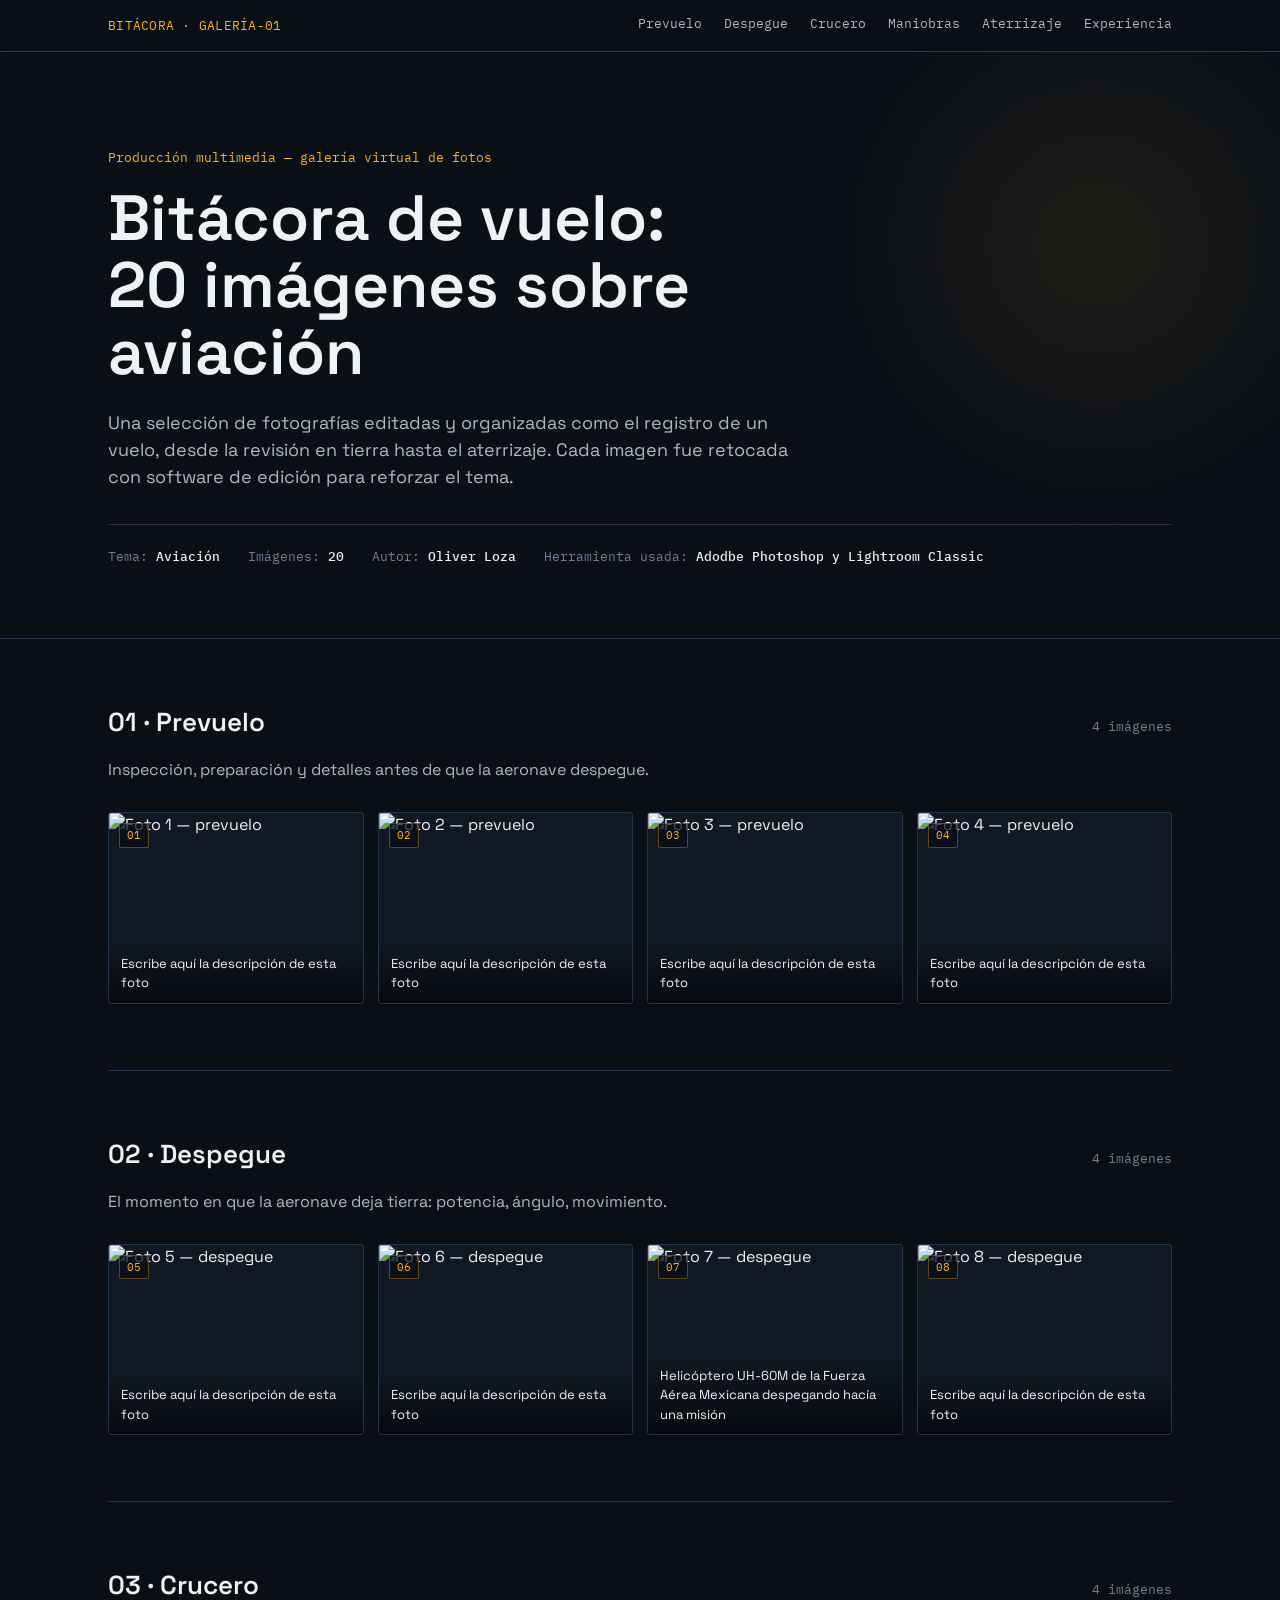
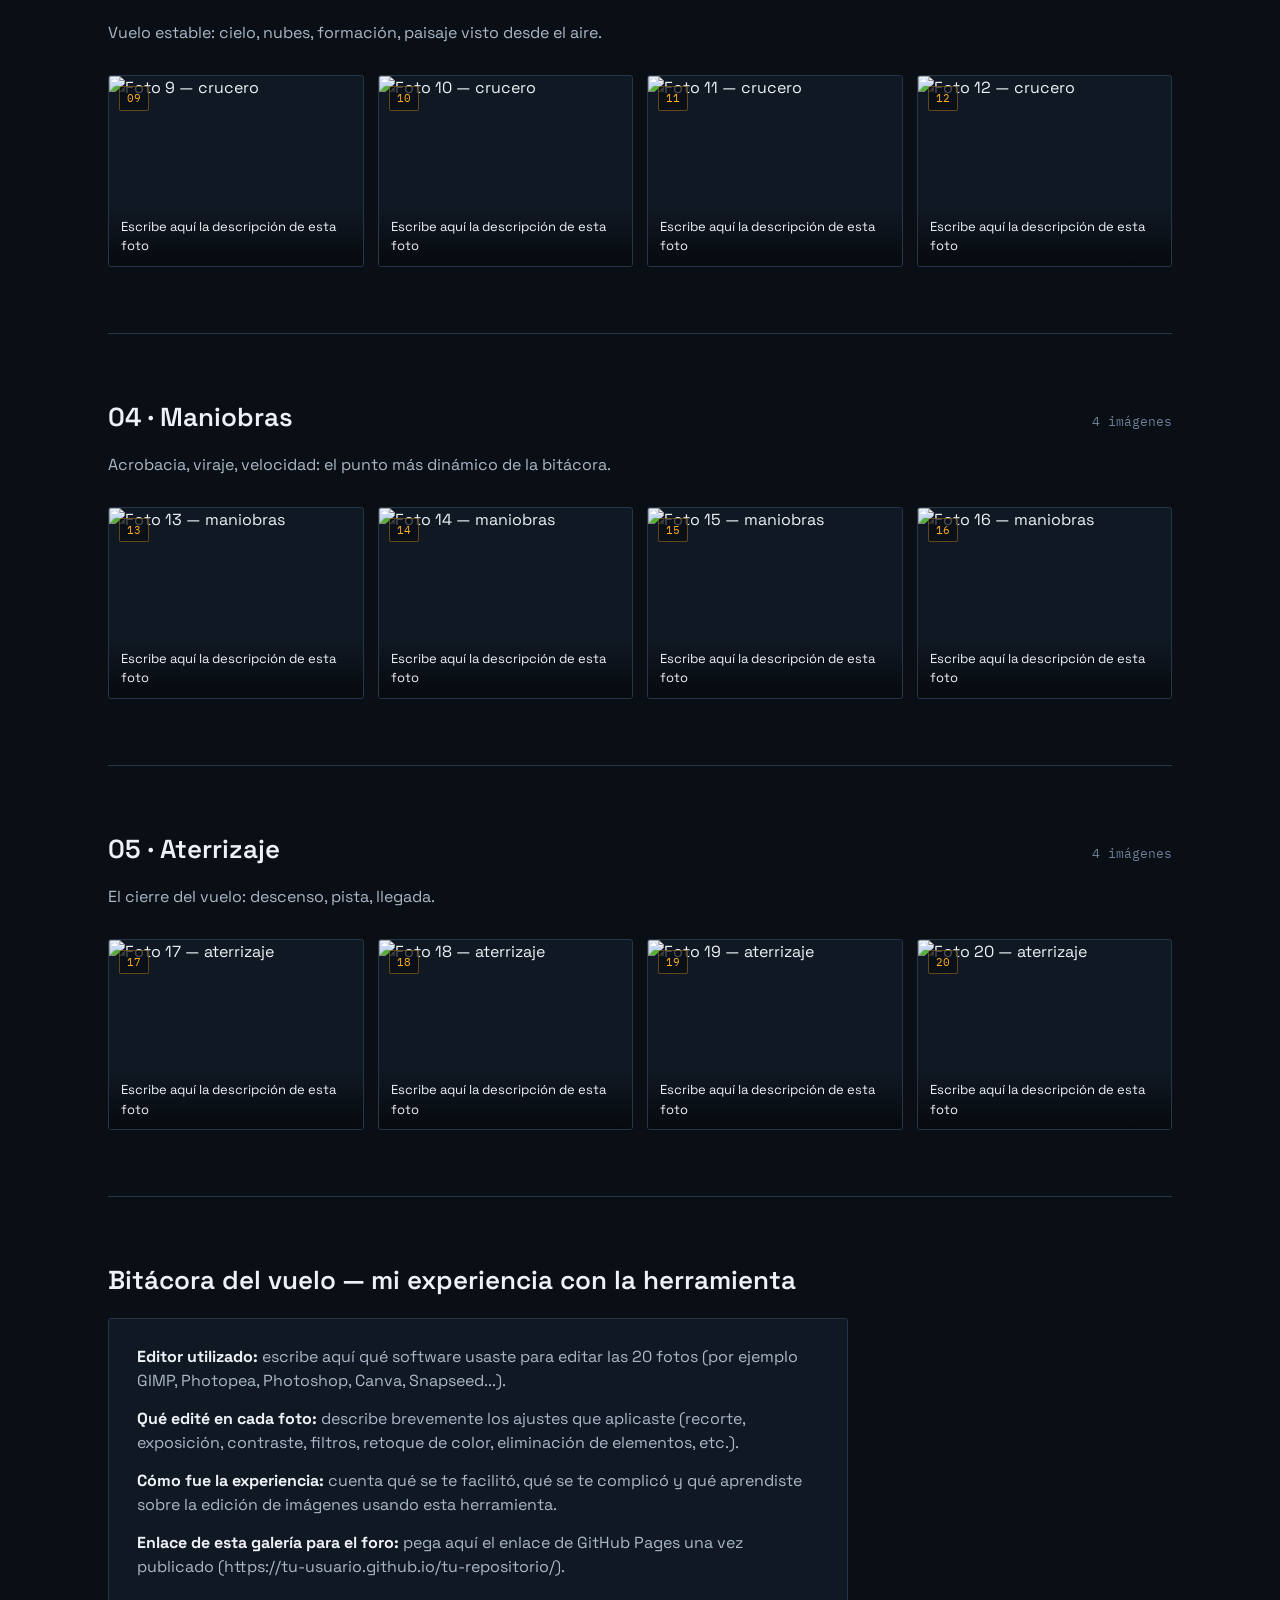
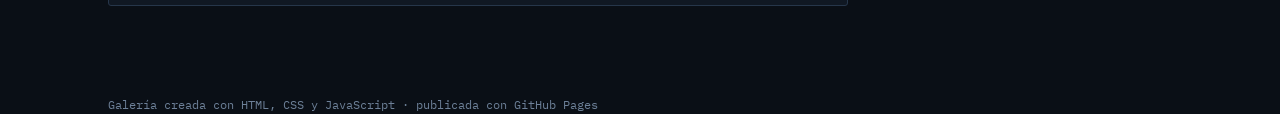
==== index.html @ 622e4e77 "[feat] Commit inicial para repositorio de imágenes" ====
<!DOCTYPE html>
<html lang="es">
<head>
<meta charset="UTF-8">
<meta name="viewport" content="width=device-width, initial-scale=1">
<title>UDG | Galería de fotos</title>
<meta name="description" content="Galería fotográfica sobre aviación: 20 imágenes editadas, organizadas como una bitácora de vuelo.">
<link rel="preconnect" href="https://fonts.googleapis.com">
<link rel="preconnect" href="https://fonts.gstatic.com" crossorigin>
<link href="https://fonts.googleapis.com/css2?family=Space+Grotesk:wght@500;600;700&family=IBM+Plex+Mono:wght@400;500&display=swap" rel="stylesheet">
<link rel="stylesheet" href="css/style.css">
</head>
<body>
<div class="statusbar">
  <div class="wrap">
    <span class="id">BITÁCORA · GALERÍA-01</span>
    <nav>
      <a href="#prevuelo">Prevuelo</a>
      <a href="#despegue">Despegue</a>
      <a href="#crucero">Crucero</a>
      <a href="#maniobras">Maniobras</a>
      <a href="#aterrizaje">Aterrizaje</a>
      <a href="#bitacora">Experiencia</a>
    </nav>
  </div>
</div>

<header class="hero">
  <div class="wrap">
    <p class="kicker">Producción multimedia — galería virtual de fotos</p>
    <h1>Bitácora de vuelo:<br>20 imágenes sobre aviación</h1>
    <p class="lede">
      Una selección de fotografías editadas y organizadas como el registro de un
      vuelo, desde la revisión en tierra hasta el aterrizaje. Cada imagen fue
      retocada con software de edición para reforzar el tema.
    </p>
    <div class="coords">
      <span>Tema: <strong>Aviación</strong></span>
      <span>Imágenes: <strong>20</strong></span>
      <span>Autor: <strong>Oliver Loza</strong></span>
      <span>Herramienta usada: <strong>Adodbe Photoshop y Lightroom Classic</strong></span>
    </div>
  </div>
</header>

<main class="wrap">

  <!-- ===================== TRAMO 1 — PREVUELO ===================== -->
  <section class="leg" id="prevuelo">
    <div class="leg-head">
      <h2 class="leg-name">01 · Prevuelo</h2>
      <span class="leg-meta">4 imágenes</span>
    </div>
    <p class="leg-desc">Inspección, preparación y detalles antes de que la aeronave despegue.</p>
    <div class="grid">

      <div class="frame" data-tag="01" data-alt="Foto 1 de prevuelo" data-caption="Escribe aquí la descripción de esta foto" data-src="images/01.jpg">
        <img src="images/01.jpg" alt="Foto 1 — prevuelo">
        <span class="tag">01</span>
        <span class="cap">Escribe aquí la descripción de esta foto</span>
        <div class="placeholder">
          <svg viewBox="0 0 24 24" fill="none" stroke="currentColor" stroke-width="1.5"><path d="M3 7h4l2-2h6l2 2h4v13H3z"/><circle cx="12" cy="13" r="4"/></svg>
          <span>images/01.jpg</span>
        </div>
      </div>

      <div class="frame" data-tag="02" data-alt="Foto 2 de prevuelo" data-caption="Escribe aquí la descripción de esta foto" data-src="images/02.jpg">
        <img src="images/02.jpg" alt="Foto 2 — prevuelo">
        <span class="tag">02</span>
        <span class="cap">Escribe aquí la descripción de esta foto</span>
        <div class="placeholder">
          <svg viewBox="0 0 24 24" fill="none" stroke="currentColor" stroke-width="1.5"><path d="M3 7h4l2-2h6l2 2h4v13H3z"/><circle cx="12" cy="13" r="4"/></svg>
          <span>images/02.jpg</span>
        </div>
      </div>

      <div class="frame" data-tag="03" data-alt="Foto 3 de prevuelo" data-caption="Escribe aquí la descripción de esta foto" data-src="images/03.png">
        <img src="images/03.png" alt="Foto 3 — prevuelo">
        <span class="tag">03</span>
        <span class="cap">Escribe aquí la descripción de esta foto</span>
        <div class="placeholder">
          <svg viewBox="0 0 24 24" fill="none" stroke="currentColor" stroke-width="1.5"><path d="M3 7h4l2-2h6l2 2h4v13H3z"/><circle cx="12" cy="13" r="4"/></svg>
          <span>images/03.jpg</span>
        </div>
      </div>

      <div class="frame" data-tag="04" data-alt="Foto 4 de prevuelo" data-caption="Escribe aquí la descripción de esta foto" data-src="images/04.jpg">
        <img src="images/04.jpg" alt="Foto 4 — prevuelo">
        <span class="tag">04</span>
        <span class="cap">Escribe aquí la descripción de esta foto</span>
        <div class="placeholder">
          <svg viewBox="0 0 24 24" fill="none" stroke="currentColor" stroke-width="1.5"><path d="M3 7h4l2-2h6l2 2h4v13H3z"/><circle cx="12" cy="13" r="4"/></svg>
          <span>images/04.jpg</span>
        </div>
      </div>

    </div>
  </section>

  <!-- ===================== TRAMO 2 — DESPEGUE ===================== -->
  <section class="leg" id="despegue">
    <div class="leg-head">
      <h2 class="leg-name">02 · Despegue</h2>
      <span class="leg-meta">4 imágenes</span>
    </div>
    <p class="leg-desc">El momento en que la aeronave deja tierra: potencia, ángulo, movimiento.</p>
    <div class="grid">

      <div class="frame" data-tag="05" data-alt="Foto 5 de despegue" data-caption="Escribe aquí la descripción de esta foto" data-src="images/05.jpg">
        <img src="images/05.jpg" alt="Foto 5 — despegue">
        <span class="tag">05</span>
        <span class="cap">Escribe aquí la descripción de esta foto</span>
        <div class="placeholder">
          <svg viewBox="0 0 24 24" fill="none" stroke="currentColor" stroke-width="1.5"><path d="M3 7h4l2-2h6l2 2h4v13H3z"/><circle cx="12" cy="13" r="4"/></svg>
          <span>images/05.jpg</span>
        </div>
      </div>

      <div class="frame" data-tag="06" data-alt="Foto 6 de despegue" data-caption="Escribe aquí la descripción de esta foto" data-src="images/06.jpg">
        <img src="images/06.jpg" alt="Foto 6 — despegue">
        <span class="tag">06</span>
        <span class="cap">Escribe aquí la descripción de esta foto</span>
        <div class="placeholder">
          <svg viewBox="0 0 24 24" fill="none" stroke="currentColor" stroke-width="1.5"><path d="M3 7h4l2-2h6l2 2h4v13H3z"/><circle cx="12" cy="13" r="4"/></svg>
          <span>images/06.jpg</span>
        </div>
      </div>

      <div class="frame" data-tag="07" data-alt="Foto 7 de despegue" data-caption="Helicóptero UH-60M de la Fuerza Aérea Mexicana despegando hacía una misión" data-src="images/07.png">
        <img src="images/07.png" alt="Foto 7 — despegue">
        <span class="tag">07</span>
        <span class="cap">Helicóptero UH-60M de la Fuerza Aérea Mexicana despegando hacía una misión</span>
        <div class="placeholder">
          <svg viewBox="0 0 24 24" fill="none" stroke="currentColor" stroke-width="1.5"><path d="M3 7h4l2-2h6l2 2h4v13H3z"/><circle cx="12" cy="13" r="4"/></svg>
          <span>images/07.jpg</span>
        </div>
      </div>

      <div class="frame" data-tag="08" data-alt="Foto 8 de despegue" data-caption="Escribe aquí la descripción de esta foto" data-src="images/08.jpg">
        <img src="images/08.jpg" alt="Foto 8 — despegue">
        <span class="tag">08</span>
        <span class="cap">Escribe aquí la descripción de esta foto</span>
        <div class="placeholder">
          <svg viewBox="0 0 24 24" fill="none" stroke="currentColor" stroke-width="1.5"><path d="M3 7h4l2-2h6l2 2h4v13H3z"/><circle cx="12" cy="13" r="4"/></svg>
          <span>images/08.jpg</span>
        </div>
      </div>

    </div>
  </section>

  <!-- ===================== TRAMO 3 — CRUCERO ===================== -->
  <section class="leg" id="crucero">
    <div class="leg-head">
      <h2 class="leg-name">03 · Crucero</h2>
      <span class="leg-meta">4 imágenes</span>
    </div>
    <p class="leg-desc">Vuelo estable: cielo, nubes, formación, paisaje visto desde el aire.</p>
    <div class="grid">

      <div class="frame" data-tag="09" data-alt="Foto 9 de crucero" data-caption="Escribe aquí la descripción de esta foto" data-src="images/09.jpg">
        <img src="images/09.jpg" alt="Foto 9 — crucero">
        <span class="tag">09</span>
        <span class="cap">Escribe aquí la descripción de esta foto</span>
        <div class="placeholder">
          <svg viewBox="0 0 24 24" fill="none" stroke="currentColor" stroke-width="1.5"><path d="M3 7h4l2-2h6l2 2h4v13H3z"/><circle cx="12" cy="13" r="4"/></svg>
          <span>images/09.jpg</span>
        </div>
      </div>

      <div class="frame" data-tag="10" data-alt="Foto 10 de crucero" data-caption="Escribe aquí la descripción de esta foto" data-src="images/10.jpg">
        <img src="images/10.jpg" alt="Foto 10 — crucero">
        <span class="tag">10</span>
        <span class="cap">Escribe aquí la descripción de esta foto</span>
        <div class="placeholder">
          <svg viewBox="0 0 24 24" fill="none" stroke="currentColor" stroke-width="1.5"><path d="M3 7h4l2-2h6l2 2h4v13H3z"/><circle cx="12" cy="13" r="4"/></svg>
          <span>images/10.jpg</span>
        </div>
      </div>

      <div class="frame" data-tag="11" data-alt="Foto 11 de crucero" data-caption="Escribe aquí la descripción de esta foto" data-src="images/11.jpg">
        <img src="images/11.jpg" alt="Foto 11 — crucero">
        <span class="tag">11</span>
        <span class="cap">Escribe aquí la descripción de esta foto</span>
        <div class="placeholder">
          <svg viewBox="0 0 24 24" fill="none" stroke="currentColor" stroke-width="1.5"><path d="M3 7h4l2-2h6l2 2h4v13H3z"/><circle cx="12" cy="13" r="4"/></svg>
          <span>images/11.jpg</span>
        </div>
      </div>

      <div class="frame" data-tag="12" data-alt="Foto 12 de crucero" data-caption="Escribe aquí la descripción de esta foto" data-src="images/12.jpg">
        <img src="images/12.jpg" alt="Foto 12 — crucero">
        <span class="tag">12</span>
        <span class="cap">Escribe aquí la descripción de esta foto</span>
        <div class="placeholder">
          <svg viewBox="0 0 24 24" fill="none" stroke="currentColor" stroke-width="1.5"><path d="M3 7h4l2-2h6l2 2h4v13H3z"/><circle cx="12" cy="13" r="4"/></svg>
          <span>images/12.jpg</span>
        </div>
      </div>

    </div>
  </section>

  <!-- ===================== TRAMO 4 — MANIOBRAS ===================== -->
  <section class="leg" id="maniobras">
    <div class="leg-head">
      <h2 class="leg-name">04 · Maniobras</h2>
      <span class="leg-meta">4 imágenes</span>
    </div>
    <p class="leg-desc">Acrobacia, viraje, velocidad: el punto más dinámico de la bitácora.</p>
    <div class="grid">

      <div class="frame" data-tag="13" data-alt="Foto 13 de maniobras" data-caption="Escribe aquí la descripción de esta foto" data-src="images/13.jpg">
        <img src="images/13.jpg" alt="Foto 13 — maniobras">
        <span class="tag">13</span>
        <span class="cap">Escribe aquí la descripción de esta foto</span>
        <div class="placeholder">
          <svg viewBox="0 0 24 24" fill="none" stroke="currentColor" stroke-width="1.5"><path d="M3 7h4l2-2h6l2 2h4v13H3z"/><circle cx="12" cy="13" r="4"/></svg>
          <span>images/13.jpg</span>
        </div>
      </div>

      <div class="frame" data-tag="14" data-alt="Foto 14 de maniobras" data-caption="Escribe aquí la descripción de esta foto" data-src="images/14.jpg">
        <img src="images/14.jpg" alt="Foto 14 — maniobras">
        <span class="tag">14</span>
        <span class="cap">Escribe aquí la descripción de esta foto</span>
        <div class="placeholder">
          <svg viewBox="0 0 24 24" fill="none" stroke="currentColor" stroke-width="1.5"><path d="M3 7h4l2-2h6l2 2h4v13H3z"/><circle cx="12" cy="13" r="4"/></svg>
          <span>images/14.jpg</span>
        </div>
      </div>

      <div class="frame" data-tag="15" data-alt="Foto 15 de maniobras" data-caption="Escribe aquí la descripción de esta foto" data-src="images/15.jpg">
        <img src="images/15.jpg" alt="Foto 15 — maniobras">
        <span class="tag">15</span>
        <span class="cap">Escribe aquí la descripción de esta foto</span>
        <div class="placeholder">
          <svg viewBox="0 0 24 24" fill="none" stroke="currentColor" stroke-width="1.5"><path d="M3 7h4l2-2h6l2 2h4v13H3z"/><circle cx="12" cy="13" r="4"/></svg>
          <span>images/15.jpg</span>
        </div>
      </div>

      <div class="frame" data-tag="16" data-alt="Foto 16 de maniobras" data-caption="Escribe aquí la descripción de esta foto" data-src="images/16.jpg">
        <img src="images/16.jpg" alt="Foto 16 — maniobras">
        <span class="tag">16</span>
        <span class="cap">Escribe aquí la descripción de esta foto</span>
        <div class="placeholder">
          <svg viewBox="0 0 24 24" fill="none" stroke="currentColor" stroke-width="1.5"><path d="M3 7h4l2-2h6l2 2h4v13H3z"/><circle cx="12" cy="13" r="4"/></svg>
          <span>images/16.jpg</span>
        </div>
      </div>

    </div>
  </section>

  <!-- ===================== TRAMO 5 — ATERRIZAJE ===================== -->
  <section class="leg" id="aterrizaje">
    <div class="leg-head">
      <h2 class="leg-name">05 · Aterrizaje</h2>
      <span class="leg-meta">4 imágenes</span>
    </div>
    <p class="leg-desc">El cierre del vuelo: descenso, pista, llegada.</p>
    <div class="grid">

      <div class="frame" data-tag="17" data-alt="Foto 17 de aterrizaje" data-caption="Escribe aquí la descripción de esta foto" data-src="images/17.jpg">
        <img src="images/17.jpg" alt="Foto 17 — aterrizaje">
        <span class="tag">17</span>
        <span class="cap">Escribe aquí la descripción de esta foto</span>
        <div class="placeholder">
          <svg viewBox="0 0 24 24" fill="none" stroke="currentColor" stroke-width="1.5"><path d="M3 7h4l2-2h6l2 2h4v13H3z"/><circle cx="12" cy="13" r="4"/></svg>
          <span>images/17.jpg</span>
        </div>
      </div>

      <div class="frame" data-tag="18" data-alt="Foto 18 de aterrizaje" data-caption="Escribe aquí la descripción de esta foto" data-src="images/18.jpg">
        <img src="images/18.jpg" alt="Foto 18 — aterrizaje">
        <span class="tag">18</span>
        <span class="cap">Escribe aquí la descripción de esta foto</span>
        <div class="placeholder">
          <svg viewBox="0 0 24 24" fill="none" stroke="currentColor" stroke-width="1.5"><path d="M3 7h4l2-2h6l2 2h4v13H3z"/><circle cx="12" cy="13" r="4"/></svg>
          <span>images/18.jpg</span>
        </div>
      </div>

      <div class="frame" data-tag="19" data-alt="Foto 19 de aterrizaje" data-caption="Escribe aquí la descripción de esta foto" data-src="images/19.jpg">
        <img src="images/19.jpg" alt="Foto 19 — aterrizaje">
        <span class="tag">19</span>
        <span class="cap">Escribe aquí la descripción de esta foto</span>
        <div class="placeholder">
          <svg viewBox="0 0 24 24" fill="none" stroke="currentColor" stroke-width="1.5"><path d="M3 7h4l2-2h6l2 2h4v13H3z"/><circle cx="12" cy="13" r="4"/></svg>
          <span>images/19.jpg</span>
        </div>
      </div>

      <div class="frame" data-tag="20" data-alt="Foto 20 de aterrizaje" data-caption="Escribe aquí la descripción de esta foto" data-src="images/20.jpg">
        <img src="images/20.jpg" alt="Foto 20 — aterrizaje">
        <span class="tag">20</span>
        <span class="cap">Escribe aquí la descripción de esta foto</span>
        <div class="placeholder">
          <svg viewBox="0 0 24 24" fill="none" stroke="currentColor" stroke-width="1.5"><path d="M3 7h4l2-2h6l2 2h4v13H3z"/><circle cx="12" cy="13" r="4"/></svg>
          <span>images/20.jpg</span>
        </div>
      </div>

    </div>
  </section>

  <!-- ===================== BITÁCORA / EXPERIENCIA (para el foro) ===================== -->
  <section class="log" id="bitacora">
    <h2>Bitácora del vuelo — mi experiencia con la herramienta</h2>
    <div class="card">
      <p><strong>Editor utilizado:</strong> escribe aquí qué software usaste para editar las 20 fotos (por ejemplo GIMP, Photopea, Photoshop, Canva, Snapseed...).</p>
      <p><strong>Qué edité en cada foto:</strong> describe brevemente los ajustes que aplicaste (recorte, exposición, contraste, filtros, retoque de color, eliminación de elementos, etc.).</p>
      <p><strong>Cómo fue la experiencia:</strong> cuenta qué se te facilitó, qué se te complicó y qué aprendiste sobre la edición de imágenes usando esta herramienta.</p>
      <p><strong>Enlace de esta galería para el foro:</strong> pega aquí el enlace de GitHub Pages una vez publicado (https://tu-usuario.github.io/tu-repositorio/).</p>
    </div>
  </section>

</main>

<footer class="wrap">
  Galería creada con HTML, CSS y JavaScript · publicada con GitHub Pages
</footer>

<!-- ===================== VISOR (lightbox) ===================== -->
<div class="viewer" id="viewer">
  <button class="close" id="viewer-close" aria-label="Cerrar">Cerrar ✕</button>
  <button class="nav prev" id="viewer-prev" aria-label="Foto anterior">‹</button>
  <button class="nav next" id="viewer-next" aria-label="Foto siguiente">›</button>
  <figure>
    <img id="viewer-img" src="" alt="">
    <figcaption>
      <span class="tag" id="viewer-tag"></span>
      <span id="viewer-cap"></span>
    </figcaption>
  </figure>
</div>

<script src="js/gallery.js"></script>
</body>
</html>
---- css/style.css ----
/* ==========================================================================
   BITÁCORA DE VUELO — galería de fotos de aviación
   Paleta: noche de cabina (azul acero/marino) + ámbar de instrumentos
   Tipografía: Space Grotesk (titulares) + IBM Plex Mono (datos/etiquetas)
   ========================================================================== */

:root{
  --bg-0: #0a0f16;
  --bg-1: #101823;
  --bg-2: #172231;
  --line: #26364a;
  --text-0: #eef2f6;
  --text-1: #aab8c7;
  --text-2: #6d8098;
  --amber: #ffb020;
  --amber-dim: #a3721a;
  --ok: #6fbf8b;

  --font-display: "Space Grotesk", "Segoe UI", system-ui, sans-serif;
  --font-mono: "IBM Plex Mono", "SFMono-Regular", Menlo, Consolas, monospace;

  --radius: 3px;
}

*{ box-sizing: border-box; }
html{ scroll-behavior: smooth; }

body{
  margin: 0;
  background: var(--bg-0);
  color: var(--text-0);
  font-family: var(--font-display);
  line-height: 1.5;
  -webkit-font-smoothing: antialiased;
}

a{ color: var(--amber); }

img{ max-width: 100%; display: block; }

.wrap{
  max-width: 1120px;
  margin: 0 auto;
  padding: 0 28px;
}

/* Textura fina de "cristal de cabina" en el fondo */
body::before{
  content: "";
  position: fixed;
  inset: 0;
  pointer-events: none;
  z-index: 0;
  background:
    repeating-linear-gradient(
      transparent, transparent 2px,
      rgba(255,255,255,0.008) 2px, rgba(255,255,255,0.008) 4px
    );
}

/* ---------- Encabezado / barra de estado tipo HUD ---------- */
.statusbar{
  position: sticky;
  top: 0;
  z-index: 20;
  background: rgba(10,15,22,0.9);
  backdrop-filter: blur(6px);
  border-bottom: 1px solid var(--line);
}
.statusbar .wrap{
  display: flex;
  align-items: center;
  justify-content: space-between;
  padding-top: 14px;
  padding-bottom: 14px;
  gap: 16px;
}
.statusbar .id{
  font-family: var(--font-mono);
  font-size: 13px;
  color: var(--amber);
  letter-spacing: 0.02em;
}
.statusbar nav{
  display: flex;
  gap: 22px;
  font-family: var(--font-mono);
  font-size: 13px;
}
.statusbar nav a{
  color: var(--text-1);
  text-decoration: none;
  border-bottom: 1px solid transparent;
  padding-bottom: 2px;
}
.statusbar nav a:hover{ color: var(--text-0); border-color: var(--amber-dim); }

/* ---------- Portada ---------- */
.hero{
  position: relative;
  padding: 96px 0 72px;
  border-bottom: 1px solid var(--line);
  overflow: hidden;
}
.hero::after{
  content: "";
  position: absolute;
  right: -10%;
  top: -20%;
  width: 620px;
  height: 620px;
  background: radial-gradient(circle, rgba(255,176,32,0.08), transparent 65%);
  pointer-events: none;
}
.hero .kicker{
  font-family: var(--font-mono);
  font-size: 13px;
  color: var(--amber);
  margin: 0 0 18px;
}
.hero h1{
  font-size: clamp(38px, 6vw, 64px);
  line-height: 1.05;
  margin: 0 0 22px;
  max-width: 15ch;
  font-weight: 600;
}
.hero p.lede{
  max-width: 58ch;
  color: var(--text-1);
  font-size: 18px;
  margin: 0 0 34px;
}
.hero .coords{
  display: flex;
  flex-wrap: wrap;
  gap: 28px;
  font-family: var(--font-mono);
  font-size: 13px;
  color: var(--text-2);
  border-top: 1px solid var(--line);
  padding-top: 22px;
}
.hero .coords strong{ color: var(--text-0); font-weight: 500; }

/* ---------- Secciones de tramo de vuelo ---------- */
.leg{
  padding: 64px 0 12px;
  border-bottom: 1px solid var(--line);
}
.leg-head{
  display: flex;
  align-items: baseline;
  justify-content: space-between;
  gap: 20px;
  margin-bottom: 30px;
  flex-wrap: wrap;
}
.leg-head .leg-name{
  font-size: 26px;
  font-weight: 600;
  margin: 0;
}
.leg-head .leg-meta{
  font-family: var(--font-mono);
  font-size: 13px;
  color: var(--text-2);
}
.leg-desc{
  color: var(--text-1);
  max-width: 62ch;
  margin: -14px 0 30px;
}

/* ---------- Rejilla de fotos ---------- */
.grid{
  display: grid;
  grid-template-columns: repeat(4, 1fr);
  gap: 14px;
  padding-bottom: 54px;
}
@media (max-width: 900px){
  .grid{ grid-template-columns: repeat(2, 1fr); }
}
@media (max-width: 520px){
  .grid{ grid-template-columns: 1fr; }
}

.frame{
  position: relative;
  border: 1px solid var(--line);
  background: var(--bg-1);
  border-radius: var(--radius);
  overflow: hidden;
  cursor: zoom-in;
  aspect-ratio: 4 / 3;
}
.frame img{
  width: 100%;
  height: 100%;
  object-fit: cover;
  transition: transform .35s ease;
}
.frame:hover img{ transform: scale(1.04); }

.frame .tag{
  position: absolute;
  left: 10px;
  top: 10px;
  font-family: var(--font-mono);
  font-size: 11px;
  color: var(--amber);
  background: rgba(10,15,22,0.72);
  padding: 3px 7px;
  border: 1px solid rgba(255,176,32,0.35);
  border-radius: 2px;
  letter-spacing: 0.02em;
}
.frame .cap{
  position: absolute;
  left: 0; right: 0; bottom: 0;
  padding: 10px 12px;
  font-size: 13px;
  color: var(--text-0);
  background: linear-gradient(to top, rgba(6,9,13,0.92), transparent);
}

/* Marcador para huecos sin imagen todavía (antes de que subas tus fotos) */
.frame .placeholder{ display: none; }
.frame.is-empty{ cursor: default; }
.frame.is-empty img{ display: none; }
.frame.is-empty .placeholder{
  position: absolute;
  inset: 0;
  display: flex;
  flex-direction: column;
  align-items: center;
  justify-content: center;
  gap: 8px;
  color: var(--text-2);
  background:
    repeating-linear-gradient(45deg, var(--bg-1), var(--bg-1) 10px, var(--bg-2) 10px, var(--bg-2) 20px);
}
.frame.is-empty .placeholder svg{ width: 26px; height: 26px; opacity: .6; }
.frame.is-empty .placeholder span{
  font-family: var(--font-mono);
  font-size: 11px;
  text-align: center;
  padding: 0 10px;
}

/* ---------- Bitácora / experiencia (plantilla para el foro) ---------- */
.log{
  padding: 64px 0 90px;
}
.log h2{
  font-size: 26px;
  margin: 0 0 18px;
  font-weight: 600;
}
.log .card{
  background: var(--bg-1);
  border: 1px solid var(--line);
  border-radius: var(--radius);
  padding: 26px 28px;
  color: var(--text-1);
  max-width: 74ch;
}
.log .card p{ margin: 0 0 14px; }
.log .card p:last-child{ margin-bottom: 0; }
.log .card strong{ color: var(--text-0); }

/* ---------- Pie ---------- */
footer{
  padding: 30px 0 50px;
  font-family: var(--font-mono);
  font-size: 12px;
  color: var(--text-2);
}

/* ---------- Visor (lightbox) ---------- */
.viewer{
  position: fixed;
  inset: 0;
  z-index: 50;
  background: rgba(6,9,13,0.94);
  display: none;
  align-items: center;
  justify-content: center;
  padding: 40px;
}
.viewer.open{ display: flex; }
.viewer figure{
  margin: 0;
  max-width: min(1000px, 90vw);
}
.viewer img{
  max-height: 78vh;
  margin: 0 auto;
  border: 1px solid var(--line);
}
.viewer figcaption{
  font-family: var(--font-mono);
  font-size: 13px;
  color: var(--text-1);
  margin-top: 14px;
  display: flex;
  justify-content: space-between;
  gap: 12px;
}
.viewer figcaption .tag{ color: var(--amber); }
.viewer .close,
.viewer .nav{
  position: absolute;
  background: none;
  border: 1px solid var(--line);
  color: var(--text-0);
  font-family: var(--font-mono);
  cursor: pointer;
  border-radius: 2px;
}
.viewer .close{ top: 24px; right: 28px; padding: 8px 12px; }
.viewer .close:hover{ border-color: var(--amber-dim); }
.viewer .nav{ top: 50%; transform: translateY(-50%); padding: 14px 10px; font-size: 18px; }
.viewer .nav.prev{ left: 24px; }
.viewer .nav.next{ right: 24px; }
.viewer .nav:hover{ border-color: var(--amber-dim); }

@media (prefers-reduced-motion: reduce){
  .frame img{ transition: none; }
  html{ scroll-behavior: auto; }
}

:focus-visible{
  outline: 2px solid var(--amber);
  outline-offset: 2px;
}
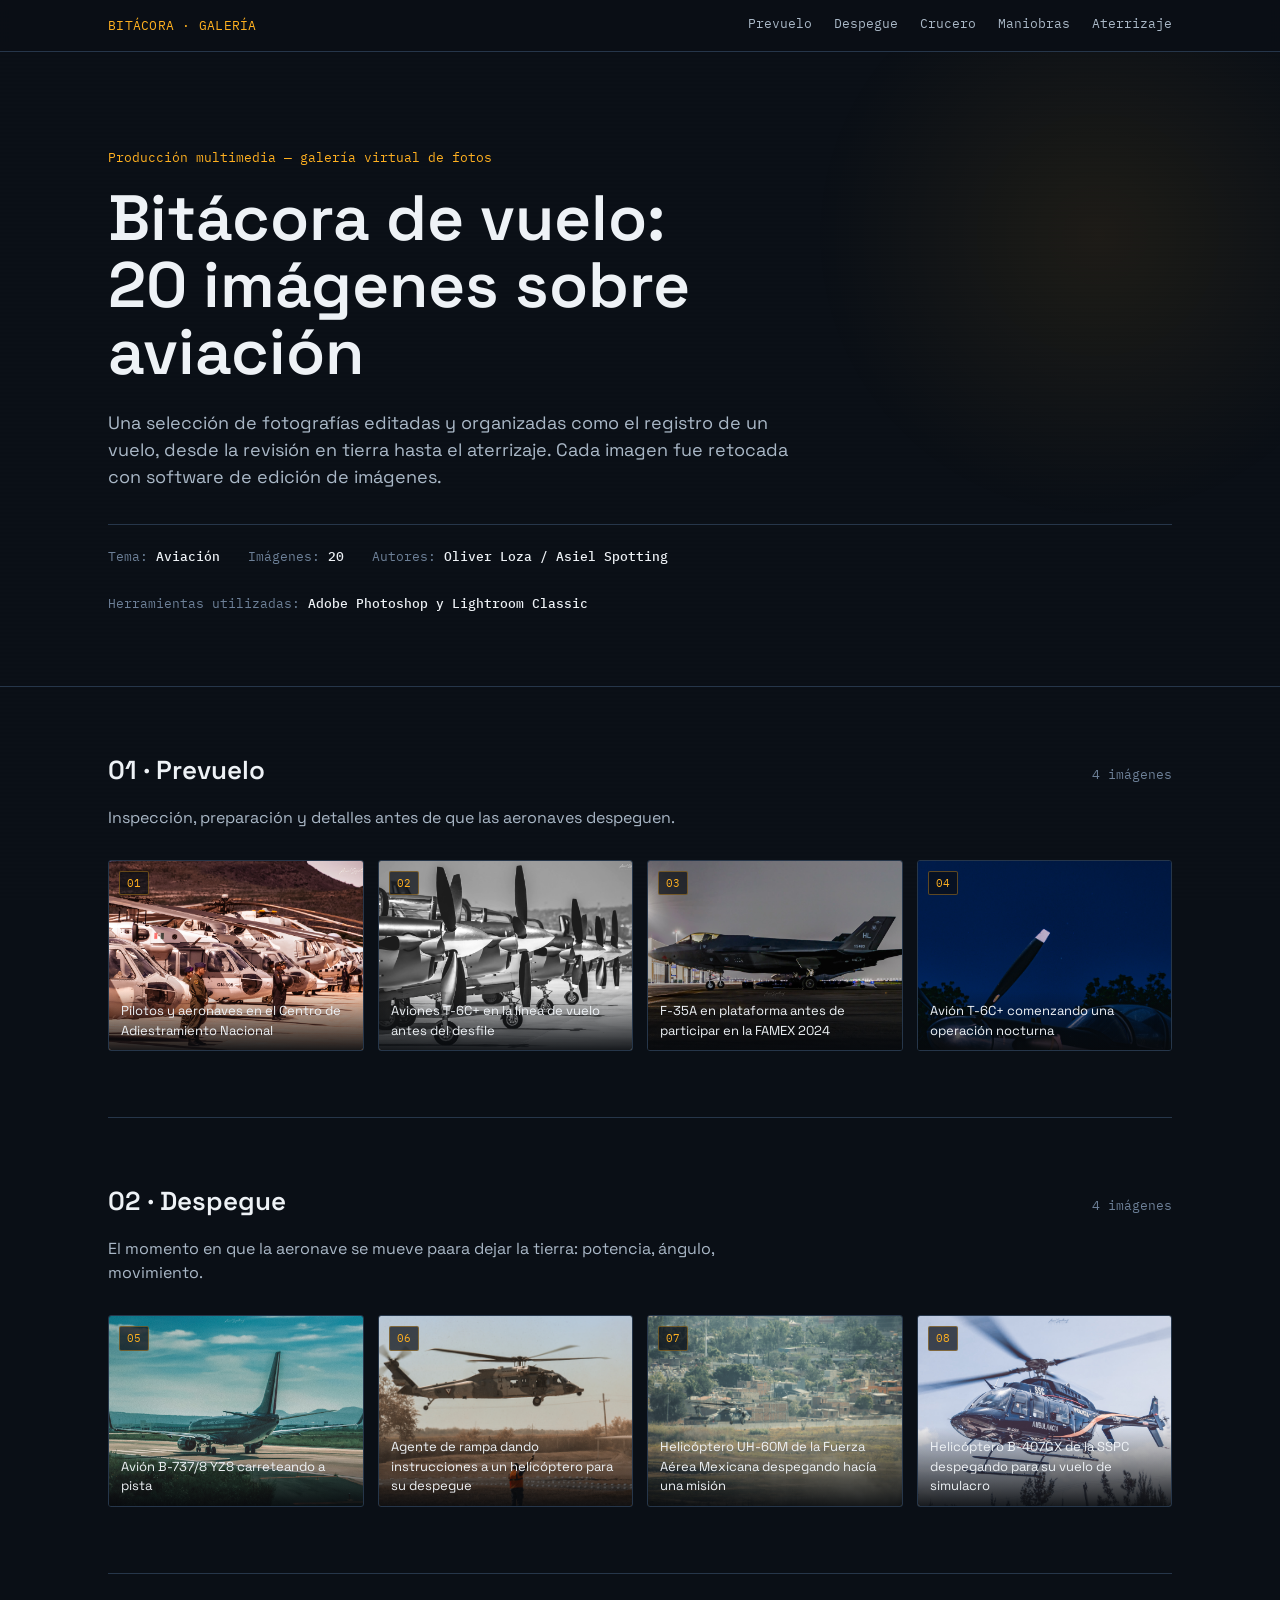
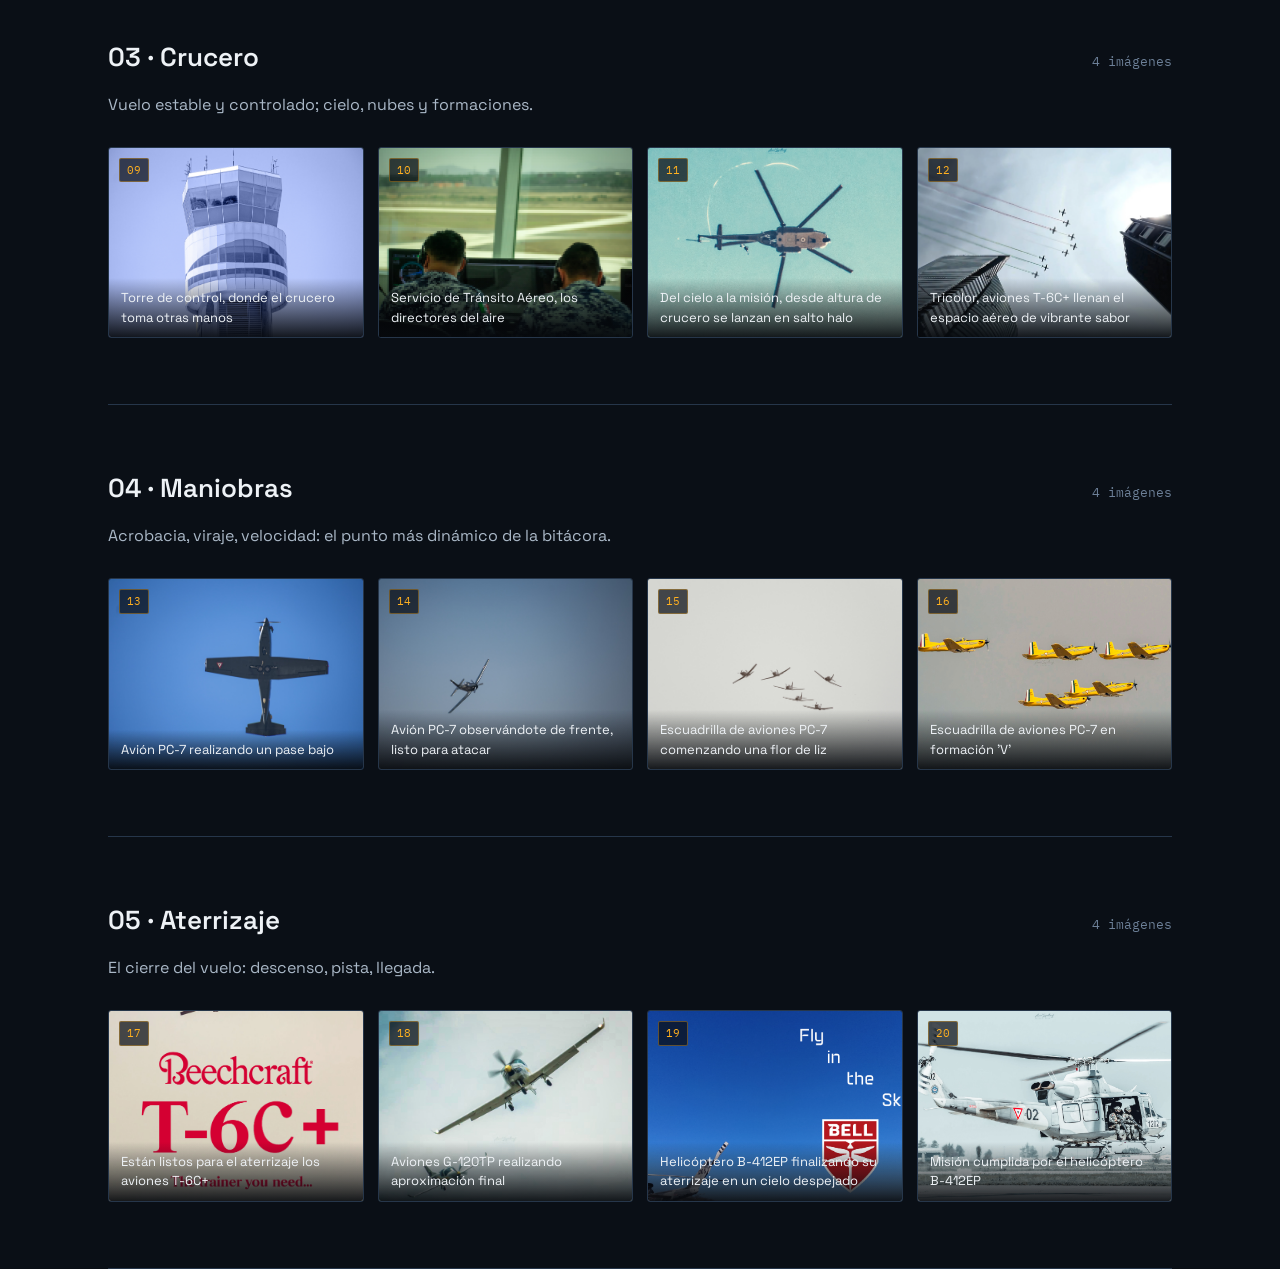
==== commit 558a7624: "[fix] Added images to the repository and cleaned index.html" ====
--- a/index.html
+++ b/index.html
@@ -13,14 +13,13 @@
 <body>
 <div class="statusbar">
   <div class="wrap">
-    <span class="id">BITÁCORA · GALERÍA-01</span>
+    <span class="id">BITÁCORA · GALERÍA</span>
     <nav>
       <a href="#prevuelo">Prevuelo</a>
       <a href="#despegue">Despegue</a>
       <a href="#crucero">Crucero</a>
       <a href="#maniobras">Maniobras</a>
       <a href="#aterrizaje">Aterrizaje</a>
-      <a href="#bitacora">Experiencia</a>
     </nav>
   </div>
 </div>
@@ -32,13 +31,13 @@
     <p class="lede">
       Una selección de fotografías editadas y organizadas como el registro de un
       vuelo, desde la revisión en tierra hasta el aterrizaje. Cada imagen fue
-      retocada con software de edición para reforzar el tema.
+      retocada con software de edición de imágenes.
     </p>
     <div class="coords">
       <span>Tema: <strong>Aviación</strong></span>
       <span>Imágenes: <strong>20</strong></span>
-      <span>Autor: <strong>Oliver Loza</strong></span>
-      <span>Herramienta usada: <strong>Adodbe Photoshop y Lightroom Classic</strong></span>
+      <span>Autores: <strong>Oliver Loza / Asiel Spotting</strong></span>
+      <span>Herramientas utilizadas: <strong>Adobe Photoshop y Lightroom Classic</strong></span>
     </div>
   </div>
 </header>
@@ -51,43 +50,43 @@
       <h2 class="leg-name">01 · Prevuelo</h2>
       <span class="leg-meta">4 imágenes</span>
     </div>
-    <p class="leg-desc">Inspección, preparación y detalles antes de que la aeronave despegue.</p>
-    <div class="grid">
-
-      <div class="frame" data-tag="01" data-alt="Foto 1 de prevuelo" data-caption="Escribe aquí la descripción de esta foto" data-src="images/01.jpg">
+    <p class="leg-desc">Inspección, preparación y detalles antes de que las aeronaves despeguen.</p>
+    <div class="grid">
+
+      <div class="frame" data-tag="01" data-alt="Foto 1 de prevuelo" data-caption="Pilotos y aeronaves en el Centro de Adiestramiento Nacional" data-src="images/01.jpg">
         <img src="images/01.jpg" alt="Foto 1 — prevuelo">
         <span class="tag">01</span>
-        <span class="cap">Escribe aquí la descripción de esta foto</span>
+        <span class="cap">Pilotos y aeronaves en el Centro de Adiestramiento Nacional</span>
         <div class="placeholder">
           <svg viewBox="0 0 24 24" fill="none" stroke="currentColor" stroke-width="1.5"><path d="M3 7h4l2-2h6l2 2h4v13H3z"/><circle cx="12" cy="13" r="4"/></svg>
           <span>images/01.jpg</span>
         </div>
       </div>
 
-      <div class="frame" data-tag="02" data-alt="Foto 2 de prevuelo" data-caption="Escribe aquí la descripción de esta foto" data-src="images/02.jpg">
+      <div class="frame" data-tag="02" data-alt="Foto 2 de prevuelo" data-caption="Aviones T-6C+ en la línea de vuelo antes del desfile" data-src="images/02.jpg">
         <img src="images/02.jpg" alt="Foto 2 — prevuelo">
         <span class="tag">02</span>
-        <span class="cap">Escribe aquí la descripción de esta foto</span>
+        <span class="cap">Aviones T-6C+ en la línea de vuelo antes del desfile</span>
         <div class="placeholder">
           <svg viewBox="0 0 24 24" fill="none" stroke="currentColor" stroke-width="1.5"><path d="M3 7h4l2-2h6l2 2h4v13H3z"/><circle cx="12" cy="13" r="4"/></svg>
           <span>images/02.jpg</span>
         </div>
       </div>
 
-      <div class="frame" data-tag="03" data-alt="Foto 3 de prevuelo" data-caption="Escribe aquí la descripción de esta foto" data-src="images/03.png">
-        <img src="images/03.png" alt="Foto 3 — prevuelo">
+      <div class="frame" data-tag="03" data-alt="Foto 3 de prevuelo" data-caption="Avión F-35A en plataforma antes de participar en la FAMEX 2024" data-src="images/03.jpg">
+        <img src="images/03.jpg" alt="Foto 3 — prevuelo">
         <span class="tag">03</span>
-        <span class="cap">Escribe aquí la descripción de esta foto</span>
+        <span class="cap">F-35A en plataforma antes de participar en la FAMEX 2024</span>
         <div class="placeholder">
           <svg viewBox="0 0 24 24" fill="none" stroke="currentColor" stroke-width="1.5"><path d="M3 7h4l2-2h6l2 2h4v13H3z"/><circle cx="12" cy="13" r="4"/></svg>
           <span>images/03.jpg</span>
         </div>
       </div>
 
-      <div class="frame" data-tag="04" data-alt="Foto 4 de prevuelo" data-caption="Escribe aquí la descripción de esta foto" data-src="images/04.jpg">
+      <div class="frame" data-tag="04" data-alt="Foto 4 de prevuelo" data-caption="Avión T-6C+ comenzando una operación nocturna" data-src="images/04.jpg">
         <img src="images/04.jpg" alt="Foto 4 — prevuelo">
         <span class="tag">04</span>
-        <span class="cap">Escribe aquí la descripción de esta foto</span>
+        <span class="cap">Avión T-6C+ comenzando una operación nocturna</span>
         <div class="placeholder">
           <svg viewBox="0 0 24 24" fill="none" stroke="currentColor" stroke-width="1.5"><path d="M3 7h4l2-2h6l2 2h4v13H3z"/><circle cx="12" cy="13" r="4"/></svg>
           <span>images/04.jpg</span>
@@ -103,31 +102,31 @@
       <h2 class="leg-name">02 · Despegue</h2>
       <span class="leg-meta">4 imágenes</span>
     </div>
-    <p class="leg-desc">El momento en que la aeronave deja tierra: potencia, ángulo, movimiento.</p>
-    <div class="grid">
-
-      <div class="frame" data-tag="05" data-alt="Foto 5 de despegue" data-caption="Escribe aquí la descripción de esta foto" data-src="images/05.jpg">
+    <p class="leg-desc">El momento en que la aeronave se mueve paara dejar la tierra: potencia, ángulo, movimiento.</p>
+    <div class="grid">
+
+      <div class="frame" data-tag="05" data-alt="Foto 5 de despegue" data-caption="Avión B-737/8 YZ8 carreteando a pista" data-src="images/05.jpg">
         <img src="images/05.jpg" alt="Foto 5 — despegue">
         <span class="tag">05</span>
-        <span class="cap">Escribe aquí la descripción de esta foto</span>
+        <span class="cap">Avión B-737/8 YZ8 carreteando a pista</span>
         <div class="placeholder">
           <svg viewBox="0 0 24 24" fill="none" stroke="currentColor" stroke-width="1.5"><path d="M3 7h4l2-2h6l2 2h4v13H3z"/><circle cx="12" cy="13" r="4"/></svg>
           <span>images/05.jpg</span>
         </div>
       </div>
 
-      <div class="frame" data-tag="06" data-alt="Foto 6 de despegue" data-caption="Escribe aquí la descripción de esta foto" data-src="images/06.jpg">
+      <div class="frame" data-tag="06" data-alt="Foto 6 de despegue" data-caption="Agente de rampa dando instrucciones a un helicóptero para su despegue" data-src="images/06.jpg">
         <img src="images/06.jpg" alt="Foto 6 — despegue">
         <span class="tag">06</span>
-        <span class="cap">Escribe aquí la descripción de esta foto</span>
+        <span class="cap">Agente de rampa dando instrucciones a un helicóptero para su despegue</span>
         <div class="placeholder">
           <svg viewBox="0 0 24 24" fill="none" stroke="currentColor" stroke-width="1.5"><path d="M3 7h4l2-2h6l2 2h4v13H3z"/><circle cx="12" cy="13" r="4"/></svg>
           <span>images/06.jpg</span>
         </div>
       </div>
 
-      <div class="frame" data-tag="07" data-alt="Foto 7 de despegue" data-caption="Helicóptero UH-60M de la Fuerza Aérea Mexicana despegando hacía una misión" data-src="images/07.png">
-        <img src="images/07.png" alt="Foto 7 — despegue">
+      <div class="frame" data-tag="07" data-alt="Foto 7 de despegue" data-caption="Helicóptero UH-60M de la Fuerza Aérea Mexicana despegando hacía una misión" data-src="images/07.jpg">
+        <img src="images/07.jpg" alt="Foto 7 — despegue">
         <span class="tag">07</span>
         <span class="cap">Helicóptero UH-60M de la Fuerza Aérea Mexicana despegando hacía una misión</span>
         <div class="placeholder">
@@ -136,10 +135,10 @@
         </div>
       </div>
 
-      <div class="frame" data-tag="08" data-alt="Foto 8 de despegue" data-caption="Escribe aquí la descripción de esta foto" data-src="images/08.jpg">
+      <div class="frame" data-tag="08" data-alt="Foto 8 de despegue" data-caption="Helicóptero B-407GX de la SSPC despegando para su vuelo de simulacro" data-src="images/08.jpg">
         <img src="images/08.jpg" alt="Foto 8 — despegue">
         <span class="tag">08</span>
-        <span class="cap">Escribe aquí la descripción de esta foto</span>
+        <span class="cap">Helicóptero B-407GX de la SSPC despegando para su vuelo de simulacro</span>
         <div class="placeholder">
           <svg viewBox="0 0 24 24" fill="none" stroke="currentColor" stroke-width="1.5"><path d="M3 7h4l2-2h6l2 2h4v13H3z"/><circle cx="12" cy="13" r="4"/></svg>
           <span>images/08.jpg</span>
@@ -155,43 +154,43 @@
       <h2 class="leg-name">03 · Crucero</h2>
       <span class="leg-meta">4 imágenes</span>
     </div>
-    <p class="leg-desc">Vuelo estable: cielo, nubes, formación, paisaje visto desde el aire.</p>
-    <div class="grid">
-
-      <div class="frame" data-tag="09" data-alt="Foto 9 de crucero" data-caption="Escribe aquí la descripción de esta foto" data-src="images/09.jpg">
+    <p class="leg-desc">Vuelo estable y controlado; cielo, nubes y formaciones.</p>
+    <div class="grid">
+
+      <div class="frame" data-tag="09" data-alt="Foto 9 de crucero" data-caption="Torre de control, donde el crucero toma otras manos" data-src="images/09.jpg">
         <img src="images/09.jpg" alt="Foto 9 — crucero">
         <span class="tag">09</span>
-        <span class="cap">Escribe aquí la descripción de esta foto</span>
+        <span class="cap">Torre de control, donde el crucero toma otras manos</span>
         <div class="placeholder">
           <svg viewBox="0 0 24 24" fill="none" stroke="currentColor" stroke-width="1.5"><path d="M3 7h4l2-2h6l2 2h4v13H3z"/><circle cx="12" cy="13" r="4"/></svg>
           <span>images/09.jpg</span>
         </div>
       </div>
 
-      <div class="frame" data-tag="10" data-alt="Foto 10 de crucero" data-caption="Escribe aquí la descripción de esta foto" data-src="images/10.jpg">
+      <div class="frame" data-tag="10" data-alt="Foto 10 de crucero" data-caption="Servicio de Tránsito Aéreo, los directores del aire" data-src="images/10.jpg">
         <img src="images/10.jpg" alt="Foto 10 — crucero">
         <span class="tag">10</span>
-        <span class="cap">Escribe aquí la descripción de esta foto</span>
+        <span class="cap">Servicio de Tránsito Aéreo, los directores del aire</span>
         <div class="placeholder">
           <svg viewBox="0 0 24 24" fill="none" stroke="currentColor" stroke-width="1.5"><path d="M3 7h4l2-2h6l2 2h4v13H3z"/><circle cx="12" cy="13" r="4"/></svg>
           <span>images/10.jpg</span>
         </div>
       </div>
 
-      <div class="frame" data-tag="11" data-alt="Foto 11 de crucero" data-caption="Escribe aquí la descripción de esta foto" data-src="images/11.jpg">
+      <div class="frame" data-tag="11" data-alt="Foto 11 de crucero" data-caption="Del cielo a la misión, desde altura de crucero se lanzan en salto halo" data-src="images/11.jpg">
         <img src="images/11.jpg" alt="Foto 11 — crucero">
         <span class="tag">11</span>
-        <span class="cap">Escribe aquí la descripción de esta foto</span>
+        <span class="cap">Del cielo a la misión, desde altura de crucero se lanzan en salto halo</span>
         <div class="placeholder">
           <svg viewBox="0 0 24 24" fill="none" stroke="currentColor" stroke-width="1.5"><path d="M3 7h4l2-2h6l2 2h4v13H3z"/><circle cx="12" cy="13" r="4"/></svg>
           <span>images/11.jpg</span>
         </div>
       </div>
 
-      <div class="frame" data-tag="12" data-alt="Foto 12 de crucero" data-caption="Escribe aquí la descripción de esta foto" data-src="images/12.jpg">
+      <div class="frame" data-tag="12" data-alt="Foto 12 de crucero" data-caption="Tricolor, aviones T-6C+ llenan el espacio aéreo de vibrante sabor" data-src="images/12.jpg">
         <img src="images/12.jpg" alt="Foto 12 — crucero">
         <span class="tag">12</span>
-        <span class="cap">Escribe aquí la descripción de esta foto</span>
+        <span class="cap">Tricolor, aviones T-6C+ llenan el espacio aéreo de vibrante sabor</span>
         <div class="placeholder">
           <svg viewBox="0 0 24 24" fill="none" stroke="currentColor" stroke-width="1.5"><path d="M3 7h4l2-2h6l2 2h4v13H3z"/><circle cx="12" cy="13" r="4"/></svg>
           <span>images/12.jpg</span>
@@ -210,40 +209,40 @@
     <p class="leg-desc">Acrobacia, viraje, velocidad: el punto más dinámico de la bitácora.</p>
     <div class="grid">
 
-      <div class="frame" data-tag="13" data-alt="Foto 13 de maniobras" data-caption="Escribe aquí la descripción de esta foto" data-src="images/13.jpg">
+      <div class="frame" data-tag="13" data-alt="Foto 13 de maniobras" data-caption="Avión PC-7 realizando un pase bajo" data-src="images/13.jpg">
         <img src="images/13.jpg" alt="Foto 13 — maniobras">
         <span class="tag">13</span>
-        <span class="cap">Escribe aquí la descripción de esta foto</span>
+        <span class="cap">Avión PC-7 realizando un pase bajo</span>
         <div class="placeholder">
           <svg viewBox="0 0 24 24" fill="none" stroke="currentColor" stroke-width="1.5"><path d="M3 7h4l2-2h6l2 2h4v13H3z"/><circle cx="12" cy="13" r="4"/></svg>
           <span>images/13.jpg</span>
         </div>
       </div>
 
-      <div class="frame" data-tag="14" data-alt="Foto 14 de maniobras" data-caption="Escribe aquí la descripción de esta foto" data-src="images/14.jpg">
+      <div class="frame" data-tag="14" data-alt="Foto 14 de maniobras" data-caption="Avión PC-7 observándote de frente, listo para atacar" data-src="images/14.jpg">
         <img src="images/14.jpg" alt="Foto 14 — maniobras">
         <span class="tag">14</span>
-        <span class="cap">Escribe aquí la descripción de esta foto</span>
+        <span class="cap">Avión PC-7 observándote de frente, listo para atacar</span>
         <div class="placeholder">
           <svg viewBox="0 0 24 24" fill="none" stroke="currentColor" stroke-width="1.5"><path d="M3 7h4l2-2h6l2 2h4v13H3z"/><circle cx="12" cy="13" r="4"/></svg>
           <span>images/14.jpg</span>
         </div>
       </div>
 
-      <div class="frame" data-tag="15" data-alt="Foto 15 de maniobras" data-caption="Escribe aquí la descripción de esta foto" data-src="images/15.jpg">
+      <div class="frame" data-tag="15" data-alt="Foto 15 de maniobras" data-caption="Escuadrilla de aviones PC-7 comenzando una flor de liz" data-src="images/15.jpg">
         <img src="images/15.jpg" alt="Foto 15 — maniobras">
         <span class="tag">15</span>
-        <span class="cap">Escribe aquí la descripción de esta foto</span>
+        <span class="cap">Escuadrilla de aviones PC-7 comenzando una flor de liz</span>
         <div class="placeholder">
           <svg viewBox="0 0 24 24" fill="none" stroke="currentColor" stroke-width="1.5"><path d="M3 7h4l2-2h6l2 2h4v13H3z"/><circle cx="12" cy="13" r="4"/></svg>
           <span>images/15.jpg</span>
         </div>
       </div>
 
-      <div class="frame" data-tag="16" data-alt="Foto 16 de maniobras" data-caption="Escribe aquí la descripción de esta foto" data-src="images/16.jpg">
+      <div class="frame" data-tag="16" data-alt="Foto 16 de maniobras" data-caption="Escuadrilla de aviones PC-7 en formación 'V'" data-src="images/16.jpg">
         <img src="images/16.jpg" alt="Foto 16 — maniobras">
         <span class="tag">16</span>
-        <span class="cap">Escribe aquí la descripción de esta foto</span>
+        <span class="cap">Escuadrilla de aviones PC-7 en formación 'V'</span>
         <div class="placeholder">
           <svg viewBox="0 0 24 24" fill="none" stroke="currentColor" stroke-width="1.5"><path d="M3 7h4l2-2h6l2 2h4v13H3z"/><circle cx="12" cy="13" r="4"/></svg>
           <span>images/16.jpg</span>
@@ -262,40 +261,40 @@
     <p class="leg-desc">El cierre del vuelo: descenso, pista, llegada.</p>
     <div class="grid">
 
-      <div class="frame" data-tag="17" data-alt="Foto 17 de aterrizaje" data-caption="Escribe aquí la descripción de esta foto" data-src="images/17.jpg">
+      <div class="frame" data-tag="17" data-alt="Foto 17 de aterrizaje" data-caption="Están listos para el aterrizaje los aviones T-6C+" data-src="images/17.jpg">
         <img src="images/17.jpg" alt="Foto 17 — aterrizaje">
         <span class="tag">17</span>
-        <span class="cap">Escribe aquí la descripción de esta foto</span>
+        <span class="cap">Están listos para el aterrizaje los aviones T-6C+</span>
         <div class="placeholder">
           <svg viewBox="0 0 24 24" fill="none" stroke="currentColor" stroke-width="1.5"><path d="M3 7h4l2-2h6l2 2h4v13H3z"/><circle cx="12" cy="13" r="4"/></svg>
           <span>images/17.jpg</span>
         </div>
       </div>
 
-      <div class="frame" data-tag="18" data-alt="Foto 18 de aterrizaje" data-caption="Escribe aquí la descripción de esta foto" data-src="images/18.jpg">
+      <div class="frame" data-tag="18" data-alt="Foto 18 de aterrizaje" data-caption="Aviones G-120TP realizando aproximación final" data-src="images/18.jpg">
         <img src="images/18.jpg" alt="Foto 18 — aterrizaje">
         <span class="tag">18</span>
-        <span class="cap">Escribe aquí la descripción de esta foto</span>
+        <span class="cap">Aviones G-120TP realizando aproximación final</span>
         <div class="placeholder">
           <svg viewBox="0 0 24 24" fill="none" stroke="currentColor" stroke-width="1.5"><path d="M3 7h4l2-2h6l2 2h4v13H3z"/><circle cx="12" cy="13" r="4"/></svg>
           <span>images/18.jpg</span>
         </div>
       </div>
 
-      <div class="frame" data-tag="19" data-alt="Foto 19 de aterrizaje" data-caption="Escribe aquí la descripción de esta foto" data-src="images/19.jpg">
+      <div class="frame" data-tag="19" data-alt="Foto 19 de aterrizaje" data-caption="Helicóptero B-412EP finalizando su aterrizaje en un cielo despejado" data-src="images/19.jpg">
         <img src="images/19.jpg" alt="Foto 19 — aterrizaje">
         <span class="tag">19</span>
-        <span class="cap">Escribe aquí la descripción de esta foto</span>
+        <span class="cap">Helicóptero B-412EP finalizando su aterrizaje en un cielo despejado</span>
         <div class="placeholder">
           <svg viewBox="0 0 24 24" fill="none" stroke="currentColor" stroke-width="1.5"><path d="M3 7h4l2-2h6l2 2h4v13H3z"/><circle cx="12" cy="13" r="4"/></svg>
           <span>images/19.jpg</span>
         </div>
       </div>
 
-      <div class="frame" data-tag="20" data-alt="Foto 20 de aterrizaje" data-caption="Escribe aquí la descripción de esta foto" data-src="images/20.jpg">
+      <div class="frame" data-tag="20" data-alt="Foto 20 de aterrizaje" data-caption="Misión cumplida por el helicóptero B-412EP" data-src="images/20.jpg">
         <img src="images/20.jpg" alt="Foto 20 — aterrizaje">
         <span class="tag">20</span>
-        <span class="cap">Escribe aquí la descripción de esta foto</span>
+        <span class="cap">Misión cumplida por el helicóptero B-412EP</span>
         <div class="placeholder">
           <svg viewBox="0 0 24 24" fill="none" stroke="currentColor" stroke-width="1.5"><path d="M3 7h4l2-2h6l2 2h4v13H3z"/><circle cx="12" cy="13" r="4"/></svg>
           <span>images/20.jpg</span>
@@ -304,23 +303,6 @@
 
     </div>
   </section>
-
-  <!-- ===================== BITÁCORA / EXPERIENCIA (para el foro) ===================== -->
-  <section class="log" id="bitacora">
-    <h2>Bitácora del vuelo — mi experiencia con la herramienta</h2>
-    <div class="card">
-      <p><strong>Editor utilizado:</strong> escribe aquí qué software usaste para editar las 20 fotos (por ejemplo GIMP, Photopea, Photoshop, Canva, Snapseed...).</p>
-      <p><strong>Qué edité en cada foto:</strong> describe brevemente los ajustes que aplicaste (recorte, exposición, contraste, filtros, retoque de color, eliminación de elementos, etc.).</p>
-      <p><strong>Cómo fue la experiencia:</strong> cuenta qué se te facilitó, qué se te complicó y qué aprendiste sobre la edición de imágenes usando esta herramienta.</p>
-      <p><strong>Enlace de esta galería para el foro:</strong> pega aquí el enlace de GitHub Pages una vez publicado (https://tu-usuario.github.io/tu-repositorio/).</p>
-    </div>
-  </section>
-
-</main>
-
-<footer class="wrap">
-  Galería creada con HTML, CSS y JavaScript · publicada con GitHub Pages
-</footer>
 
 <!-- ===================== VISOR (lightbox) ===================== -->
 <div class="viewer" id="viewer">
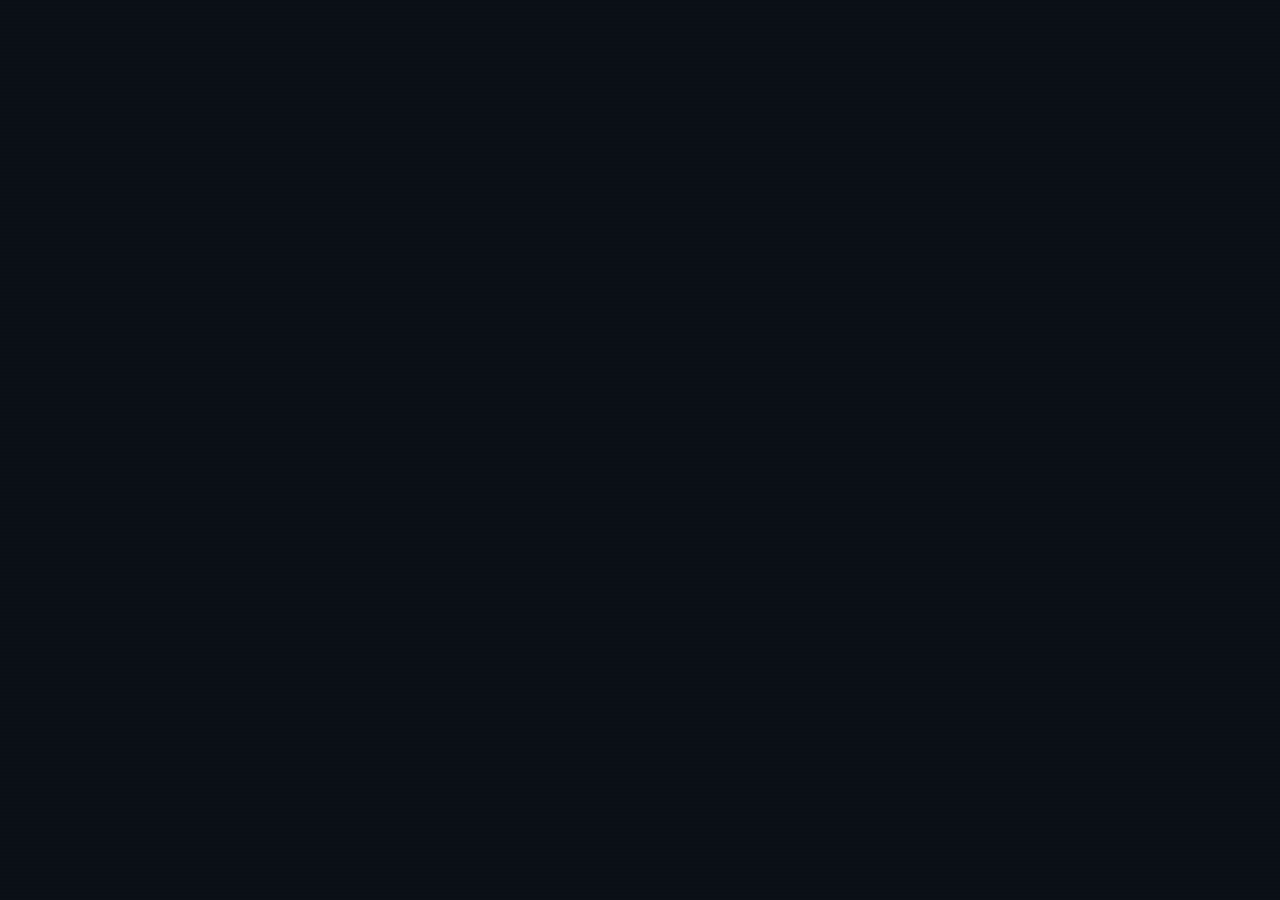
==== commit 1ad09cee: "[feat] Gallery now it's a portfolio" ====
--- a/index.html
+++ b/index.html
@@ -3,321 +3,11 @@
 <head>
 <meta charset="UTF-8">
 <meta name="viewport" content="width=device-width, initial-scale=1">
-<title>UDG | Galería de fotos</title>
-<meta name="description" content="Galería fotográfica sobre aviación: 20 imágenes editadas, organizadas como una bitácora de vuelo.">
-<link rel="preconnect" href="https://fonts.googleapis.com">
-<link rel="preconnect" href="https://fonts.gstatic.com" crossorigin>
-<link href="https://fonts.googleapis.com/css2?family=Space+Grotesk:wght@500;600;700&family=IBM+Plex+Mono:wght@400;500&display=swap" rel="stylesheet">
+<title>Home | YaRe</title>
+<meta name="description" content="Portafolio personal de Yared.">
 <link rel="stylesheet" href="css/style.css">
 </head>
 <body>
-<div class="statusbar">
-  <div class="wrap">
-    <span class="id">BITÁCORA · GALERÍA</span>
-    <nav>
-      <a href="#prevuelo">Prevuelo</a>
-      <a href="#despegue">Despegue</a>
-      <a href="#crucero">Crucero</a>
-      <a href="#maniobras">Maniobras</a>
-      <a href="#aterrizaje">Aterrizaje</a>
-    </nav>
-  </div>
-</div>
 
-<header class="hero">
-  <div class="wrap">
-    <p class="kicker">Producción multimedia — galería virtual de fotos</p>
-    <h1>Bitácora de vuelo:<br>20 imágenes sobre aviación</h1>
-    <p class="lede">
-      Una selección de fotografías editadas y organizadas como el registro de un
-      vuelo, desde la revisión en tierra hasta el aterrizaje. Cada imagen fue
-      retocada con software de edición de imágenes.
-    </p>
-    <div class="coords">
-      <span>Tema: <strong>Aviación</strong></span>
-      <span>Imágenes: <strong>20</strong></span>
-      <span>Autores: <strong>Oliver Loza / Asiel Spotting</strong></span>
-      <span>Herramientas utilizadas: <strong>Adobe Photoshop y Lightroom Classic</strong></span>
-    </div>
-  </div>
-</header>
-
-<main class="wrap">
-
-  <!-- ===================== TRAMO 1 — PREVUELO ===================== -->
-  <section class="leg" id="prevuelo">
-    <div class="leg-head">
-      <h2 class="leg-name">01 · Prevuelo</h2>
-      <span class="leg-meta">4 imágenes</span>
-    </div>
-    <p class="leg-desc">Inspección, preparación y detalles antes de que las aeronaves despeguen.</p>
-    <div class="grid">
-
-      <div class="frame" data-tag="01" data-alt="Foto 1 de prevuelo" data-caption="Pilotos y aeronaves en el Centro de Adiestramiento Nacional" data-src="images/01.jpg">
-        <img src="images/01.jpg" alt="Foto 1 — prevuelo">
-        <span class="tag">01</span>
-        <span class="cap">Pilotos y aeronaves en el Centro de Adiestramiento Nacional</span>
-        <div class="placeholder">
-          <svg viewBox="0 0 24 24" fill="none" stroke="currentColor" stroke-width="1.5"><path d="M3 7h4l2-2h6l2 2h4v13H3z"/><circle cx="12" cy="13" r="4"/></svg>
-          <span>images/01.jpg</span>
-        </div>
-      </div>
-
-      <div class="frame" data-tag="02" data-alt="Foto 2 de prevuelo" data-caption="Aviones T-6C+ en la línea de vuelo antes del desfile" data-src="images/02.jpg">
-        <img src="images/02.jpg" alt="Foto 2 — prevuelo">
-        <span class="tag">02</span>
-        <span class="cap">Aviones T-6C+ en la línea de vuelo antes del desfile</span>
-        <div class="placeholder">
-          <svg viewBox="0 0 24 24" fill="none" stroke="currentColor" stroke-width="1.5"><path d="M3 7h4l2-2h6l2 2h4v13H3z"/><circle cx="12" cy="13" r="4"/></svg>
-          <span>images/02.jpg</span>
-        </div>
-      </div>
-
-      <div class="frame" data-tag="03" data-alt="Foto 3 de prevuelo" data-caption="Avión F-35A en plataforma antes de participar en la FAMEX 2024" data-src="images/03.jpg">
-        <img src="images/03.jpg" alt="Foto 3 — prevuelo">
-        <span class="tag">03</span>
-        <span class="cap">F-35A en plataforma antes de participar en la FAMEX 2024</span>
-        <div class="placeholder">
-          <svg viewBox="0 0 24 24" fill="none" stroke="currentColor" stroke-width="1.5"><path d="M3 7h4l2-2h6l2 2h4v13H3z"/><circle cx="12" cy="13" r="4"/></svg>
-          <span>images/03.jpg</span>
-        </div>
-      </div>
-
-      <div class="frame" data-tag="04" data-alt="Foto 4 de prevuelo" data-caption="Avión T-6C+ comenzando una operación nocturna" data-src="images/04.jpg">
-        <img src="images/04.jpg" alt="Foto 4 — prevuelo">
-        <span class="tag">04</span>
-        <span class="cap">Avión T-6C+ comenzando una operación nocturna</span>
-        <div class="placeholder">
-          <svg viewBox="0 0 24 24" fill="none" stroke="currentColor" stroke-width="1.5"><path d="M3 7h4l2-2h6l2 2h4v13H3z"/><circle cx="12" cy="13" r="4"/></svg>
-          <span>images/04.jpg</span>
-        </div>
-      </div>
-
-    </div>
-  </section>
-
-  <!-- ===================== TRAMO 2 — DESPEGUE ===================== -->
-  <section class="leg" id="despegue">
-    <div class="leg-head">
-      <h2 class="leg-name">02 · Despegue</h2>
-      <span class="leg-meta">4 imágenes</span>
-    </div>
-    <p class="leg-desc">El momento en que la aeronave se mueve paara dejar la tierra: potencia, ángulo, movimiento.</p>
-    <div class="grid">
-
-      <div class="frame" data-tag="05" data-alt="Foto 5 de despegue" data-caption="Avión B-737/8 YZ8 carreteando a pista" data-src="images/05.jpg">
-        <img src="images/05.jpg" alt="Foto 5 — despegue">
-        <span class="tag">05</span>
-        <span class="cap">Avión B-737/8 YZ8 carreteando a pista</span>
-        <div class="placeholder">
-          <svg viewBox="0 0 24 24" fill="none" stroke="currentColor" stroke-width="1.5"><path d="M3 7h4l2-2h6l2 2h4v13H3z"/><circle cx="12" cy="13" r="4"/></svg>
-          <span>images/05.jpg</span>
-        </div>
-      </div>
-
-      <div class="frame" data-tag="06" data-alt="Foto 6 de despegue" data-caption="Agente de rampa dando instrucciones a un helicóptero para su despegue" data-src="images/06.jpg">
-        <img src="images/06.jpg" alt="Foto 6 — despegue">
-        <span class="tag">06</span>
-        <span class="cap">Agente de rampa dando instrucciones a un helicóptero para su despegue</span>
-        <div class="placeholder">
-          <svg viewBox="0 0 24 24" fill="none" stroke="currentColor" stroke-width="1.5"><path d="M3 7h4l2-2h6l2 2h4v13H3z"/><circle cx="12" cy="13" r="4"/></svg>
-          <span>images/06.jpg</span>
-        </div>
-      </div>
-
-      <div class="frame" data-tag="07" data-alt="Foto 7 de despegue" data-caption="Helicóptero UH-60M de la Fuerza Aérea Mexicana despegando hacía una misión" data-src="images/07.jpg">
-        <img src="images/07.jpg" alt="Foto 7 — despegue">
-        <span class="tag">07</span>
-        <span class="cap">Helicóptero UH-60M de la Fuerza Aérea Mexicana despegando hacía una misión</span>
-        <div class="placeholder">
-          <svg viewBox="0 0 24 24" fill="none" stroke="currentColor" stroke-width="1.5"><path d="M3 7h4l2-2h6l2 2h4v13H3z"/><circle cx="12" cy="13" r="4"/></svg>
-          <span>images/07.jpg</span>
-        </div>
-      </div>
-
-      <div class="frame" data-tag="08" data-alt="Foto 8 de despegue" data-caption="Helicóptero B-407GX de la SSPC despegando para su vuelo de simulacro" data-src="images/08.jpg">
-        <img src="images/08.jpg" alt="Foto 8 — despegue">
-        <span class="tag">08</span>
-        <span class="cap">Helicóptero B-407GX de la SSPC despegando para su vuelo de simulacro</span>
-        <div class="placeholder">
-          <svg viewBox="0 0 24 24" fill="none" stroke="currentColor" stroke-width="1.5"><path d="M3 7h4l2-2h6l2 2h4v13H3z"/><circle cx="12" cy="13" r="4"/></svg>
-          <span>images/08.jpg</span>
-        </div>
-      </div>
-
-    </div>
-  </section>
-
-  <!-- ===================== TRAMO 3 — CRUCERO ===================== -->
-  <section class="leg" id="crucero">
-    <div class="leg-head">
-      <h2 class="leg-name">03 · Crucero</h2>
-      <span class="leg-meta">4 imágenes</span>
-    </div>
-    <p class="leg-desc">Vuelo estable y controlado; cielo, nubes y formaciones.</p>
-    <div class="grid">
-
-      <div class="frame" data-tag="09" data-alt="Foto 9 de crucero" data-caption="Torre de control, donde el crucero toma otras manos" data-src="images/09.jpg">
-        <img src="images/09.jpg" alt="Foto 9 — crucero">
-        <span class="tag">09</span>
-        <span class="cap">Torre de control, donde el crucero toma otras manos</span>
-        <div class="placeholder">
-          <svg viewBox="0 0 24 24" fill="none" stroke="currentColor" stroke-width="1.5"><path d="M3 7h4l2-2h6l2 2h4v13H3z"/><circle cx="12" cy="13" r="4"/></svg>
-          <span>images/09.jpg</span>
-        </div>
-      </div>
-
-      <div class="frame" data-tag="10" data-alt="Foto 10 de crucero" data-caption="Servicio de Tránsito Aéreo, los directores del aire" data-src="images/10.jpg">
-        <img src="images/10.jpg" alt="Foto 10 — crucero">
-        <span class="tag">10</span>
-        <span class="cap">Servicio de Tránsito Aéreo, los directores del aire</span>
-        <div class="placeholder">
-          <svg viewBox="0 0 24 24" fill="none" stroke="currentColor" stroke-width="1.5"><path d="M3 7h4l2-2h6l2 2h4v13H3z"/><circle cx="12" cy="13" r="4"/></svg>
-          <span>images/10.jpg</span>
-        </div>
-      </div>
-
-      <div class="frame" data-tag="11" data-alt="Foto 11 de crucero" data-caption="Del cielo a la misión, desde altura de crucero se lanzan en salto halo" data-src="images/11.jpg">
-        <img src="images/11.jpg" alt="Foto 11 — crucero">
-        <span class="tag">11</span>
-        <span class="cap">Del cielo a la misión, desde altura de crucero se lanzan en salto halo</span>
-        <div class="placeholder">
-          <svg viewBox="0 0 24 24" fill="none" stroke="currentColor" stroke-width="1.5"><path d="M3 7h4l2-2h6l2 2h4v13H3z"/><circle cx="12" cy="13" r="4"/></svg>
-          <span>images/11.jpg</span>
-        </div>
-      </div>
-
-      <div class="frame" data-tag="12" data-alt="Foto 12 de crucero" data-caption="Tricolor, aviones T-6C+ llenan el espacio aéreo de vibrante sabor" data-src="images/12.jpg">
-        <img src="images/12.jpg" alt="Foto 12 — crucero">
-        <span class="tag">12</span>
-        <span class="cap">Tricolor, aviones T-6C+ llenan el espacio aéreo de vibrante sabor</span>
-        <div class="placeholder">
-          <svg viewBox="0 0 24 24" fill="none" stroke="currentColor" stroke-width="1.5"><path d="M3 7h4l2-2h6l2 2h4v13H3z"/><circle cx="12" cy="13" r="4"/></svg>
-          <span>images/12.jpg</span>
-        </div>
-      </div>
-
-    </div>
-  </section>
-
-  <!-- ===================== TRAMO 4 — MANIOBRAS ===================== -->
-  <section class="leg" id="maniobras">
-    <div class="leg-head">
-      <h2 class="leg-name">04 · Maniobras</h2>
-      <span class="leg-meta">4 imágenes</span>
-    </div>
-    <p class="leg-desc">Acrobacia, viraje, velocidad: el punto más dinámico de la bitácora.</p>
-    <div class="grid">
-
-      <div class="frame" data-tag="13" data-alt="Foto 13 de maniobras" data-caption="Avión PC-7 realizando un pase bajo" data-src="images/13.jpg">
-        <img src="images/13.jpg" alt="Foto 13 — maniobras">
-        <span class="tag">13</span>
-        <span class="cap">Avión PC-7 realizando un pase bajo</span>
-        <div class="placeholder">
-          <svg viewBox="0 0 24 24" fill="none" stroke="currentColor" stroke-width="1.5"><path d="M3 7h4l2-2h6l2 2h4v13H3z"/><circle cx="12" cy="13" r="4"/></svg>
-          <span>images/13.jpg</span>
-        </div>
-      </div>
-
-      <div class="frame" data-tag="14" data-alt="Foto 14 de maniobras" data-caption="Avión PC-7 observándote de frente, listo para atacar" data-src="images/14.jpg">
-        <img src="images/14.jpg" alt="Foto 14 — maniobras">
-        <span class="tag">14</span>
-        <span class="cap">Avión PC-7 observándote de frente, listo para atacar</span>
-        <div class="placeholder">
-          <svg viewBox="0 0 24 24" fill="none" stroke="currentColor" stroke-width="1.5"><path d="M3 7h4l2-2h6l2 2h4v13H3z"/><circle cx="12" cy="13" r="4"/></svg>
-          <span>images/14.jpg</span>
-        </div>
-      </div>
-
-      <div class="frame" data-tag="15" data-alt="Foto 15 de maniobras" data-caption="Escuadrilla de aviones PC-7 comenzando una flor de liz" data-src="images/15.jpg">
-        <img src="images/15.jpg" alt="Foto 15 — maniobras">
-        <span class="tag">15</span>
-        <span class="cap">Escuadrilla de aviones PC-7 comenzando una flor de liz</span>
-        <div class="placeholder">
-          <svg viewBox="0 0 24 24" fill="none" stroke="currentColor" stroke-width="1.5"><path d="M3 7h4l2-2h6l2 2h4v13H3z"/><circle cx="12" cy="13" r="4"/></svg>
-          <span>images/15.jpg</span>
-        </div>
-      </div>
-
-      <div class="frame" data-tag="16" data-alt="Foto 16 de maniobras" data-caption="Escuadrilla de aviones PC-7 en formación 'V'" data-src="images/16.jpg">
-        <img src="images/16.jpg" alt="Foto 16 — maniobras">
-        <span class="tag">16</span>
-        <span class="cap">Escuadrilla de aviones PC-7 en formación 'V'</span>
-        <div class="placeholder">
-          <svg viewBox="0 0 24 24" fill="none" stroke="currentColor" stroke-width="1.5"><path d="M3 7h4l2-2h6l2 2h4v13H3z"/><circle cx="12" cy="13" r="4"/></svg>
-          <span>images/16.jpg</span>
-        </div>
-      </div>
-
-    </div>
-  </section>
-
-  <!-- ===================== TRAMO 5 — ATERRIZAJE ===================== -->
-  <section class="leg" id="aterrizaje">
-    <div class="leg-head">
-      <h2 class="leg-name">05 · Aterrizaje</h2>
-      <span class="leg-meta">4 imágenes</span>
-    </div>
-    <p class="leg-desc">El cierre del vuelo: descenso, pista, llegada.</p>
-    <div class="grid">
-
-      <div class="frame" data-tag="17" data-alt="Foto 17 de aterrizaje" data-caption="Están listos para el aterrizaje los aviones T-6C+" data-src="images/17.jpg">
-        <img src="images/17.jpg" alt="Foto 17 — aterrizaje">
-        <span class="tag">17</span>
-        <span class="cap">Están listos para el aterrizaje los aviones T-6C+</span>
-        <div class="placeholder">
-          <svg viewBox="0 0 24 24" fill="none" stroke="currentColor" stroke-width="1.5"><path d="M3 7h4l2-2h6l2 2h4v13H3z"/><circle cx="12" cy="13" r="4"/></svg>
-          <span>images/17.jpg</span>
-        </div>
-      </div>
-
-      <div class="frame" data-tag="18" data-alt="Foto 18 de aterrizaje" data-caption="Aviones G-120TP realizando aproximación final" data-src="images/18.jpg">
-        <img src="images/18.jpg" alt="Foto 18 — aterrizaje">
-        <span class="tag">18</span>
-        <span class="cap">Aviones G-120TP realizando aproximación final</span>
-        <div class="placeholder">
-          <svg viewBox="0 0 24 24" fill="none" stroke="currentColor" stroke-width="1.5"><path d="M3 7h4l2-2h6l2 2h4v13H3z"/><circle cx="12" cy="13" r="4"/></svg>
-          <span>images/18.jpg</span>
-        </div>
-      </div>
-
-      <div class="frame" data-tag="19" data-alt="Foto 19 de aterrizaje" data-caption="Helicóptero B-412EP finalizando su aterrizaje en un cielo despejado" data-src="images/19.jpg">
-        <img src="images/19.jpg" alt="Foto 19 — aterrizaje">
-        <span class="tag">19</span>
-        <span class="cap">Helicóptero B-412EP finalizando su aterrizaje en un cielo despejado</span>
-        <div class="placeholder">
-          <svg viewBox="0 0 24 24" fill="none" stroke="currentColor" stroke-width="1.5"><path d="M3 7h4l2-2h6l2 2h4v13H3z"/><circle cx="12" cy="13" r="4"/></svg>
-          <span>images/19.jpg</span>
-        </div>
-      </div>
-
-      <div class="frame" data-tag="20" data-alt="Foto 20 de aterrizaje" data-caption="Misión cumplida por el helicóptero B-412EP" data-src="images/20.jpg">
-        <img src="images/20.jpg" alt="Foto 20 — aterrizaje">
-        <span class="tag">20</span>
-        <span class="cap">Misión cumplida por el helicóptero B-412EP</span>
-        <div class="placeholder">
-          <svg viewBox="0 0 24 24" fill="none" stroke="currentColor" stroke-width="1.5"><path d="M3 7h4l2-2h6l2 2h4v13H3z"/><circle cx="12" cy="13" r="4"/></svg>
-          <span>images/20.jpg</span>
-        </div>
-      </div>
-
-    </div>
-  </section>
-
-<!-- ===================== VISOR (lightbox) ===================== -->
-<div class="viewer" id="viewer">
-  <button class="close" id="viewer-close" aria-label="Cerrar">Cerrar ✕</button>
-  <button class="nav prev" id="viewer-prev" aria-label="Foto anterior">‹</button>
-  <button class="nav next" id="viewer-next" aria-label="Foto siguiente">›</button>
-  <figure>
-    <img id="viewer-img" src="" alt="">
-    <figcaption>
-      <span class="tag" id="viewer-tag"></span>
-      <span id="viewer-cap"></span>
-    </figcaption>
-  </figure>
-</div>
-
-<script src="js/gallery.js"></script>
 </body>
 </html>
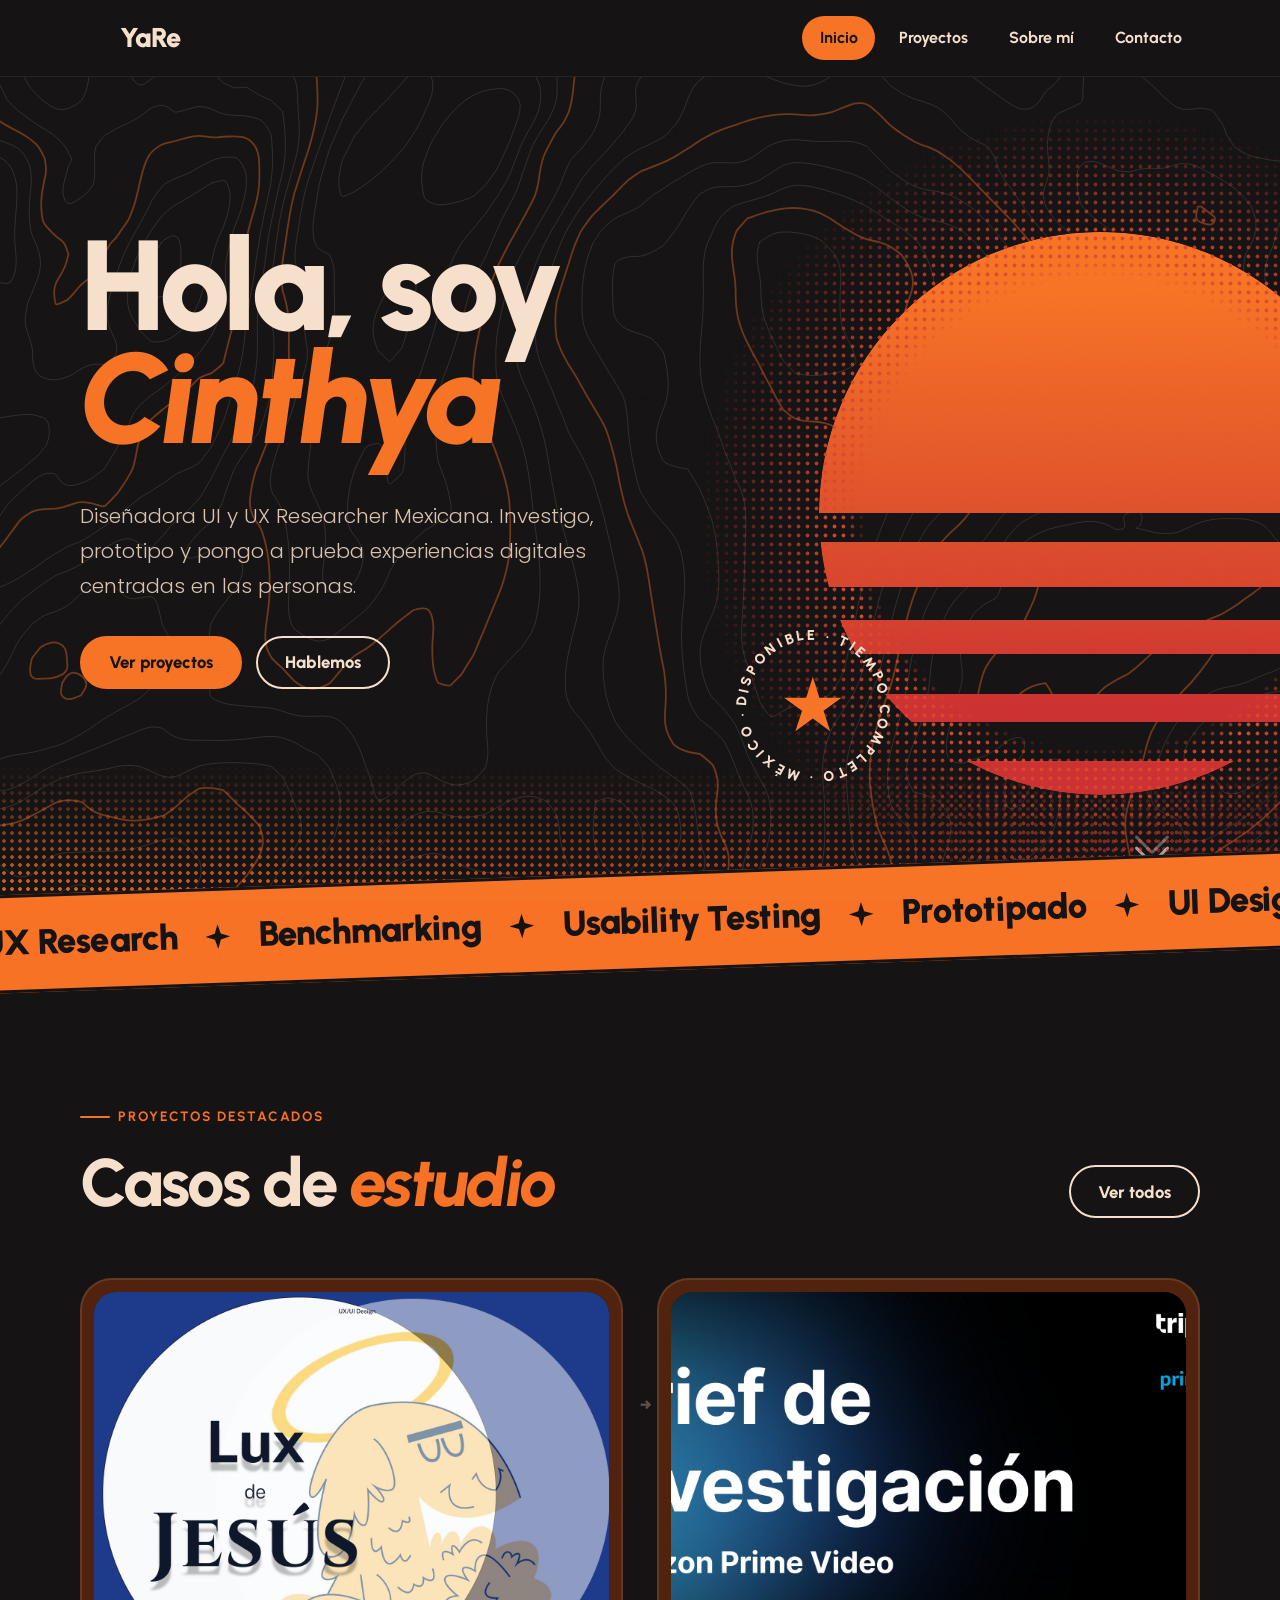
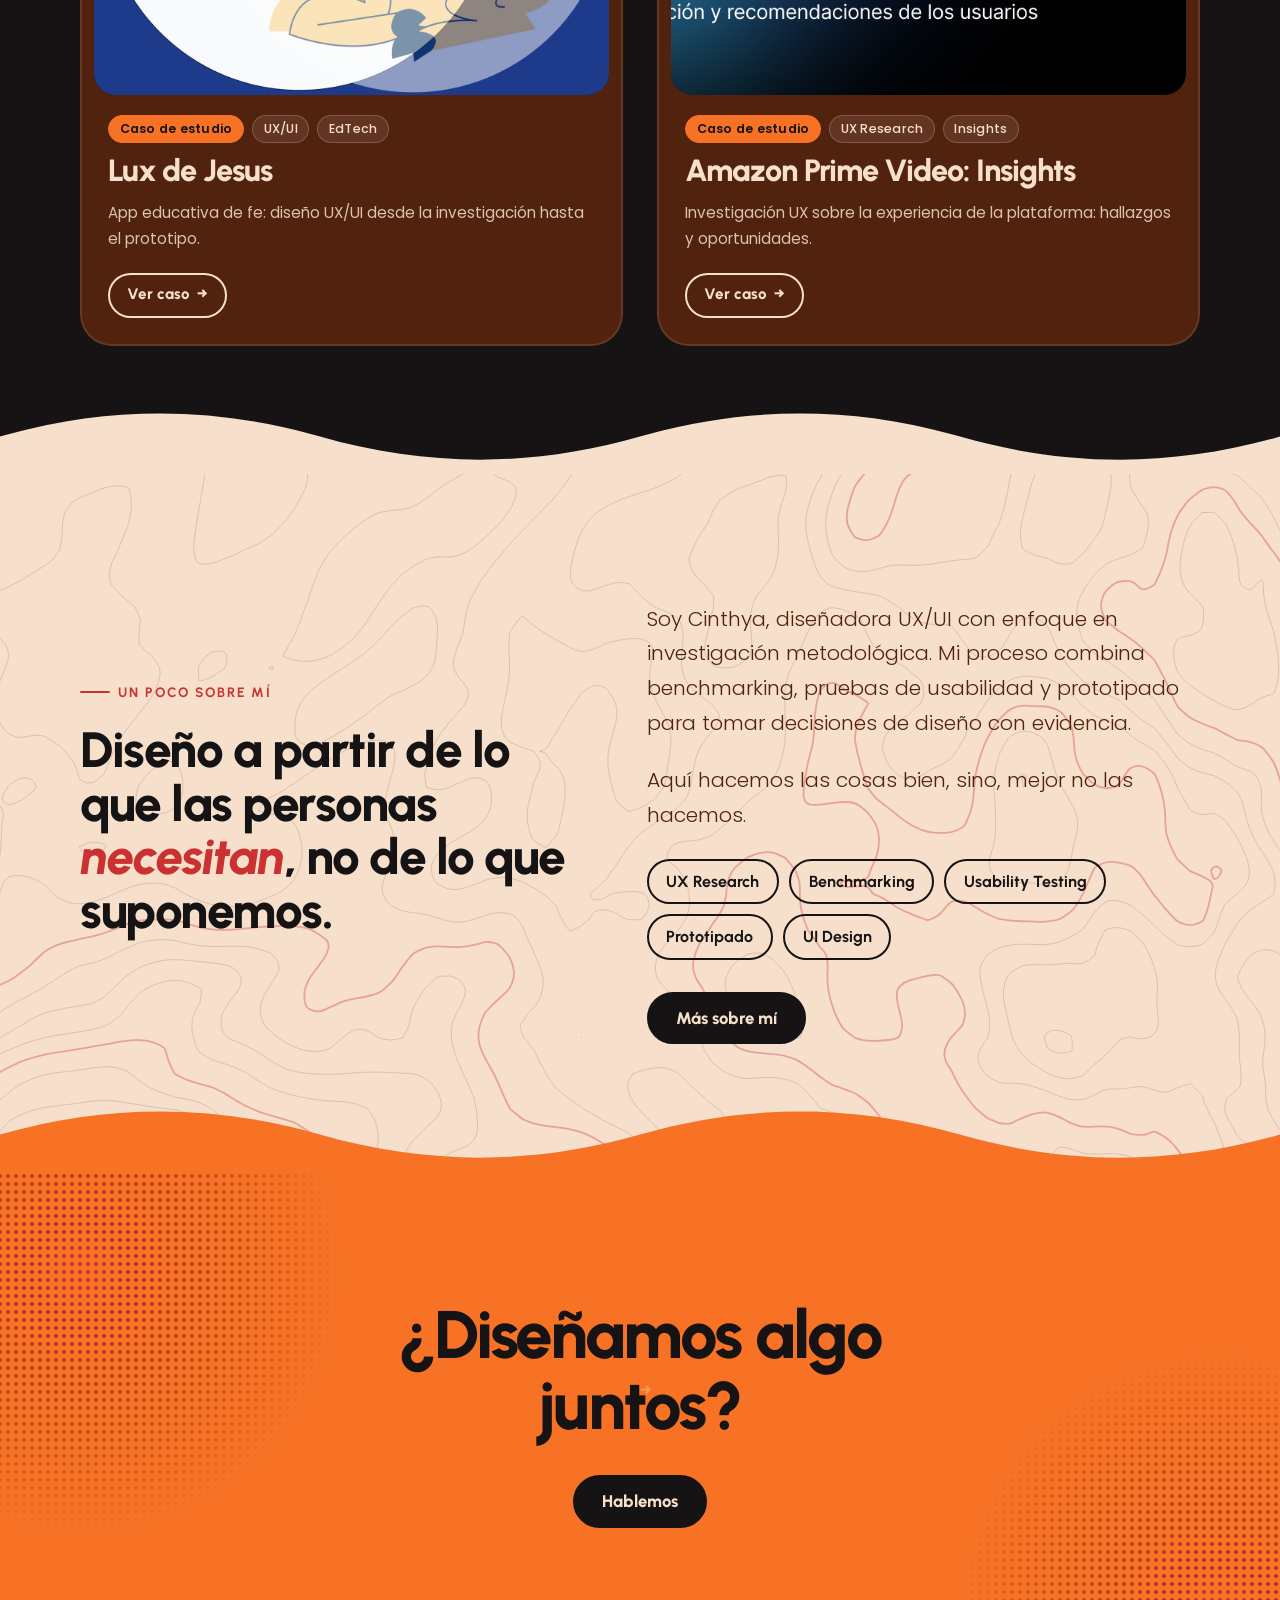
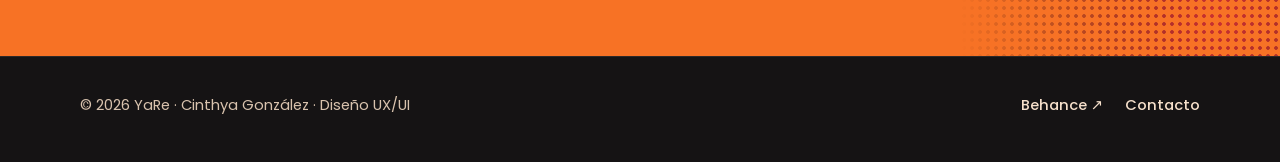
==== commit fd56e1ce: "[feat] Gallery now it's a portfolio for Cinthya!" ====
--- a/index.html
+++ b/index.html
@@ -3,11 +3,189 @@
 <head>
 <meta charset="UTF-8">
 <meta name="viewport" content="width=device-width, initial-scale=1">
-<title>Home | YaRe</title>
-<meta name="description" content="Portafolio personal de Yared.">
-<link rel="stylesheet" href="css/style.css">
+<title>Inicio | YaRe</title>
+<meta name="description" content="Portafolio de Cinthya Reyes González (YaRe), diseñadora UX/UI en México.">
+<meta name="theme-color" content="#151314">
+<link rel="icon" href="assets/img/favicon.svg" type="image/svg+xml">
+<link rel="preload" href="css/fonts/Poppins-Regular.ttf" as="font" type="font/ttf" crossorigin>
+<link rel="preload" href="css/fonts/Urbanist-VariableFont_wght.ttf" as="font" type="font/ttf" crossorigin><link rel="stylesheet" href="css/style.css">
+<script>document.documentElement.classList.add("js");</script>
+<script src="js/main.js" defer></script>
+<script src="js/contours.js" defer></script>
 </head>
 <body>
+<a class="skip" href="#main">Saltar al contenido</a>
 
+<header class="site-header">
+    <div class="wrap header-inner">
+        <a class="logo" href="index.html" aria-label="YaRe, inicio"><span class="logo-mark" aria-hidden="true"></span>YaRe</a>
+        <button class="nav-toggle" type="button" aria-expanded="false" aria-controls="main-nav">
+            <span class="sr-only">Menú</span><span class="bars" aria-hidden="true"></span>
+        </button>
+        <nav class="main-nav" id="main-nav" aria-label="Principal">
+            <ul>
+                <li><a href="index.html" aria-current="page">Inicio</a></li>
+                <li><a href="proyectos.html">Proyectos</a></li>
+                <li><a href="sobre-mi.html">Sobre mí</a></li>
+                <li><a href="contacto.html">Contacto</a></li>
+            </ul>
+        </nav>
+    </div>
+</header>
+
+<main id="main">
+    <!-- Hero -->
+    <section class="hero">
+        <svg class="contours" data-contours data-seed="7" aria-hidden="true"></svg>
+        <div class="sun" aria-hidden="true"><div class="halo stipple"></div></div>
+        <div class="stipple-band stipple-band--bottom stipple" aria-hidden="true"></div>
+
+        <div class="wrap hero-inner">
+            <h1 class="display">Hola, soy <span class="accent">Cinthya</span></h1>
+            <p class="lede">Diseñadora UI y UX Researcher Mexicana. Investigo, prototipo y pongo a prueba experiencias digitales centradas en las personas.</p>
+            <div class="actions">
+                <a class="btn btn--primary" href="proyectos.html">Ver proyectos <span class="arrow" aria-hidden="true">→</span></a>
+                <a class="btn" href="contacto.html">Hablemos</a>
+            </div>
+        </div>
+
+        <div class="badge" role="img" aria-label="Disponible para tiempo completo">
+            <svg viewBox="0 0 200 200" aria-hidden="true" focusable="false">
+                <defs><path id="badge-circle" d="M100,100 m-80,0 a80,80 0 1,1 160,0 a80,80 0 1,1 -160,0"/></defs>
+                <text><textPath href="#badge-circle" textLength="495" lengthAdjust="spacing">Disponible · Tiempo completo · México · </textPath></text>
+            </svg>
+            <span class="badge-core" aria-hidden="true"></span>
+        </div>
+    </section>
+
+    <!-- Habilidades -->
+    <div class="marquee" aria-label="Habilidades">
+        <div class="marquee-track">
+            <ul>
+                <li>UX Research</li>
+                <li>Benchmarking</li>
+                <li>Usability Testing</li>
+                <li>Prototipado</li>
+                <li>UI Design</li>
+                <li>Arquitectura de información</li>
+            </ul>
+            <ul aria-hidden="true">
+                <li>UX Research</li>
+                <li>Benchmarking</li>
+                <li>Usability Testing</li>
+                <li>Prototipado</li>
+                <li>UI Design</li>
+                <li>Arquitectura de información</li>
+            </ul>
+        </div>
+    </div>
+
+    <!-- Proyectos cards -->
+    <section class="section" aria-labelledby="destacados-title">
+        <div class="wrap">
+            <div class="section-head reveal">
+                <div>
+                    <p class="eyebrow">Proyectos destacados</p>
+                    <h2 class="h2" id="destacados-title">Casos de <span class="accent">estudio</span></h2>
+                </div>
+                <a class="btn" href="proyectos.html">Ver todos <span class="arrow" aria-hidden="true">→</span></a>
+            </div>
+
+            <div class="grid grid--2">
+                <article class="card reveal">
+                    <a class="card-link" href="cases/caso-estudio-1.html">
+                        <div class="media">
+                            <img src="assets/img/lux-de-jesus.png" alt="Portada del proyecto Lux de Jesus" width="808" height="632" loading="lazy">
+                            <span class="media-ph" aria-hidden="true"><span>Lux de Jesus</span></span>
+                        </div>
+                        <div class="card-body">
+                            <ul class="tags"><li class="tag--hot">Caso de estudio</li><li>UX/UI</li><li>EdTech</li></ul>
+                            <h3 class="card-title">Lux de Jesus</h3>
+                            <p class="card-text">App educativa de fe: diseño UX/UI desde la investigación hasta el prototipo.</p>
+                            <span class="card-cta">Ver caso <span aria-hidden="true">→</span></span>
+                        </div>
+                    </a>
+                </article>
+
+                <article class="card reveal">
+                    <a class="card-link" href="cases/caso-estudio-2.html">
+                        <div class="media">
+                            <img src="assets/img/prime-video.png" alt="Portada del caso de investigación UX sobre Amazon Prime Video" width="808" height="632" loading="lazy">
+                            <span class="media-ph" aria-hidden="true"><span>Prime Video · Insights</span></span>
+                        </div>
+                        <div class="card-body">
+                            <ul class="tags"><li class="tag--hot">Caso de estudio</li><li>UX Research</li><li>Insights</li></ul>
+                            <h3 class="card-title">Amazon Prime Video: Insights</h3>
+                            <p class="card-text">Investigación UX sobre la experiencia de la plataforma: hallazgos y oportunidades.</p>
+                            <span class="card-cta">Ver caso <span aria-hidden="true">→</span></span>
+                        </div>
+                    </a>
+                </article>
+            </div>
+        </div>
+    </section>
+
+    <!-- Sobre mí -->
+    <section class="section section--cream" aria-labelledby="about-title">
+        <svg class="wave" viewBox="0 0 1440 80" preserveAspectRatio="none" aria-hidden="true" focusable="false"><path d="M0 80V40C120 8 240 8 360 40s240 32 360 0 240-32 360 0 240 32 360 0V80Z"/></svg>
+        <div class="section-art" aria-hidden="true">
+            <svg class="contours" data-contours data-seed="21" data-scale="520"></svg>
+        </div>
+        <div class="wrap split">
+            <div class="reveal">
+                <p class="eyebrow">Un poco sobre mí</p>
+                <h2 class="big-quote" id="about-title">Diseño a partir de lo que las personas <span class="accent">necesitan</span>, no de lo que suponemos.</h2>
+            </div>
+            <div class="reveal">
+                <p class="lede">Soy Cinthya, diseñadora UX/UI con enfoque en investigación metodológica. Mi proceso combina benchmarking, pruebas de usabilidad y prototipado para tomar decisiones de diseño con evidencia.</p>
+                <p class="lede">Aquí hacemos las cosas bien, sino, mejor no las hacemos.</p>
+                <ul class="chip-list">
+                    <li>UX Research</li>
+                    <li>Benchmarking</li>
+                    <li>Usability Testing</li>
+                    <li>Prototipado</li>
+                    <li>UI Design</li>
+                </ul>
+                <div class="actions">
+                    <a class="btn btn--dark" href="sobre-mi.html">Más sobre mí <span class="arrow" aria-hidden="true">→</span></a>
+                </div>
+            </div>
+        </div>
+    </section>
+
+    <!-- CTA -->
+    <section class="section section--orange cta" aria-labelledby="cta-title">
+        <svg class="wave" viewBox="0 0 1440 80" preserveAspectRatio="none" aria-hidden="true" focusable="false"><path d="M0 80V40C120 8 240 8 360 40s240 32 360 0 240-32 360 0 240 32 360 0V80Z"/></svg>
+        <div class="section-art" aria-hidden="true">
+            <div class="stipple-dots stipple-dots--a stipple"></div>
+            <div class="stipple-dots stipple-dots--b stipple"></div>
+        </div>
+        <div class="wrap reveal">
+            <h2 class="h2" id="cta-title">¿Diseñamos algo juntos?</h2>
+            <div class="actions">
+                <a class="btn btn--dark" href="contacto.html">Hablemos <span class="arrow" aria-hidden="true">→</span></a>
+            </div>
+        </div>
+    </section>
+
+    <!-- Scroll -->
+    <div>
+        <a href="#" class="arrow-container">
+            <div class="arrow"></div>
+            <div class="arrow"></div>
+            <div class="arrow"></div>
+        </a>
+    </div>
+</main>
+
+<footer class="site-footer">
+    <div class="wrap footer-inner">
+        <p>© <span data-year>2026</span> YaRe · Cinthya González · Diseño UX/UI</p>
+        <ul class="footer-links">
+            <li><a href="https://www.behance.net/cinthyaGonzález7" target="_blank" rel="noopener">Behance ↗<span class="sr-only"> (se abre en una pestaña nueva)</span></a></li>
+            <li><a href="contacto.html">Contacto</a></li>
+        </ul>
+    </div>
+</footer>
 </body>
 </html>
--- a/css/style.css
+++ b/css/style.css
@@ -1,337 +1,1177 @@
-/* ==========================================================================
-   BITÁCORA DE VUELO — galería de fotos de aviación
-   Paleta: noche de cabina (azul acero/marino) + ámbar de instrumentos
-   Tipografía: Space Grotesk (titulares) + IBM Plex Mono (datos/etiquetas)
-   ========================================================================== */
+/* ---------- Poppins ---------- */
+@font-face {
+  font-family: "Poppins";
+  src: url("fonts/Poppins-Light.ttf") format("truetype");
+  font-weight: 300;
+  font-style: normal;
+  font-display: swap;
+}
+@font-face {
+  font-family: "Poppins";
+  src: url("fonts/Poppins-Regular.ttf") format("truetype");
+  font-weight: 400;
+  font-style: normal;
+  font-display: swap;
+}
+@font-face {
+  font-family: "Poppins";
+  src: url("fonts/Poppins-Italic.ttf") format("truetype");
+  font-weight: 400;
+  font-style: italic;
+  font-display: swap;
+}
+@font-face {
+  font-family: "Poppins";
+  src: url("fonts/Poppins-Medium.ttf") format("truetype");
+  font-weight: 500;
+  font-style: normal;
+  font-display: swap;
+}
+@font-face {
+  font-family: "Poppins";
+  src: url("fonts/Poppins-SemiBold.ttf") format("truetype");
+  font-weight: 600;
+  font-style: normal;
+  font-display: swap;
+}
+
+/* ---------- Urbanist ---------- */
+@font-face {
+  font-family: "Urbanist";
+  src: url("fonts/Urbanist-VariableFont_wght.ttf") format("truetype");
+  font-weight: 100 900;
+  font-style: normal;
+  font-display: swap;
+}
+@font-face {
+  font-family: "Urbanist";
+  src: url("fonts/Urbanist-Italic-VariableFont_wght.ttf") format("truetype");
+  font-weight: 100 900;
+  font-style: italic;
+  font-display: swap;
+}
 
 :root{
-  --bg-0: #0a0f16;
-  --bg-1: #101823;
-  --bg-2: #172231;
-  --line: #26364a;
-  --text-0: #eef2f6;
-  --text-1: #aab8c7;
-  --text-2: #6d8098;
-  --amber: #ffb020;
-  --amber-dim: #a3721a;
-  --ok: #6fbf8b;
-
-  --font-display: "Space Grotesk", "Segoe UI", system-ui, sans-serif;
-  --font-mono: "IBM Plex Mono", "SFMono-Regular", Menlo, Consolas, monospace;
-
-  --radius: 3px;
-}
-
-*{ box-sizing: border-box; }
-html{ scroll-behavior: smooth; }
+  --ink: #151314;
+  --ink-2: #1e1a1a;
+  --cream: #f6e0cb;
+  --cream-soft: #d9c3ae;
+  --orange: #f77225;
+  --red: #cb3131;
+  --brown: #51220e;
+
+  --font-display: "Urbanist", "Segoe UI", system-ui, sans-serif;
+  --font-body: "Poppins", "Segoe UI", system-ui, sans-serif;
+
+  --radius-lg: 32px;
+  --radius-md: 22px;
+  --radius-pill: 999px;
+
+  --wrap: 1200px;
+  --gutter: clamp(20px, 4vw, 40px);
+  --header-h: 76px;
+
+  --ease-groovy: cubic-bezier(.34, 1.56, .64, 1);
+}
+
+/* ---------- Base ---------- */
+*,
+*::before,
+*::after{ box-sizing: border-box; }
+
+html{
+  scroll-behavior: smooth;
+  scroll-padding-top: calc(var(--header-h) + 16px);
+}
 
 body{
   margin: 0;
-  background: var(--bg-0);
-  color: var(--text-0);
-  font-family: var(--font-display);
-  line-height: 1.5;
+  background: var(--ink);
+  color: var(--cream);
+  font-family: var(--font-body), sans-serif;
+  font-size: clamp(16px, 1.05vw, 17px);
+  line-height: 1.7;
   -webkit-font-smoothing: antialiased;
-}
-
-a{ color: var(--amber); }
-
-img{ max-width: 100%; display: block; }
-
-.wrap{
-  max-width: 1120px;
-  margin: 0 auto;
-  padding: 0 28px;
-}
-
-/* Textura fina de "cristal de cabina" en el fondo */
-body::before{
+  overflow-x: hidden;
+}
+
+/* Grano fino tipo impresión */
+body::after{
   content: "";
   position: fixed;
   inset: 0;
+  z-index: 100;
   pointer-events: none;
-  z-index: 0;
-  background:
-    repeating-linear-gradient(
-      transparent, transparent 2px,
-      rgba(255,255,255,0.008) 2px, rgba(255,255,255,0.008) 4px
-    );
-}
-
-/* ---------- Encabezado / barra de estado tipo HUD ---------- */
-.statusbar{
+  opacity: .07;
+  mix-blend-mode: overlay;
+  background-image: url("data:image/svg+xml,%3Csvg xmlns='http://www.w3.org/2000/svg' width='160' height='160'%3E%3Cfilter id='n'%3E%3CfeTurbulence type='fractalNoise' baseFrequency='.85' numOctaves='3' stitchTiles='stitch'/%3E%3C/filter%3E%3Crect width='100%25' height='100%25' filter='url(%23n)'/%3E%3C/svg%3E");
+}
+
+img{ max-width: 100%; display: block; }
+
+a{ color: var(--orange); text-underline-offset: .2em; }
+
+h1, h2, h3, h4{
+  font-family: var(--font-display), sans-serif;
+  line-height: 1.05;
+  margin: 0 0 .5em;
+  letter-spacing: -0.02em;
+}
+
+p{ margin: 0 0 1.1em; }
+
+::selection{ background: var(--orange); color: var(--ink); }
+
+:focus-visible{
+  outline: 3px solid var(--orange);
+  outline-offset: 3px;
+  border-radius: 6px;
+}
+
+.wrap{
+  width: 100%;
+  max-width: var(--wrap);
+  margin: 0 auto;
+  padding: 0 var(--gutter);
+}
+
+.sr-only{
+  position: absolute;
+  width: 1px; height: 1px;
+  padding: 0; margin: -1px;
+  overflow: hidden;
+  clip: rect(0 0 0 0);
+  white-space: nowrap;
+  border: 0;
+}
+
+.skip{
+  position: absolute;
+  left: 16px; top: -100px;
+  z-index: 200;
+  background: var(--orange);
+  color: var(--ink);
+  padding: 10px 18px;
+  border-radius: var(--radius-pill);
+  font-weight: 600;
+  text-decoration: none;
+}
+.skip:focus{ top: 12px; }
+
+/* ---------- Tipografía utilitaria ---------- */
+.eyebrow{
+  display: inline-flex;
+  align-items: center;
+  gap: .6em;
+  font-family: var(--font-display), sans-serif;
+  font-weight: 700;
+  font-size: .85rem;
+  letter-spacing: .14em;
+  text-transform: uppercase;
+  color: var(--orange);
+  margin: 0 0 1.2rem;
+}
+.eyebrow::before{
+  content: "";
+  width: 2.2em;
+  height: 2px;
+  background: currentColor;
+  border-radius: 2px;
+}
+
+.display{
+  font-weight: 900;
+  font-size: clamp(3.1rem, 10vw, 8.4rem);
+  line-height: .88;
+  letter-spacing: -0.045em;
+  margin: 0 0 .35em;
+}
+
+.h2{
+  font-weight: 800;
+  font-size: clamp(2.2rem, 5.4vw, 4.2rem);
+  letter-spacing: -0.035em;
+}
+
+.accent{
+  color: var(--orange);
+  font-style: italic;
+}
+
+.outline{
+  color: transparent;
+  -webkit-text-stroke: 2px var(--cream);
+}
+
+.lede{
+  font-size: clamp(1.05rem, 1.6vw, 1.3rem);
+  font-weight: 300;
+  max-width: 46ch;
+  color: var(--cream-soft);
+}
+
+/* ---------- Botones ---------- */
+.actions{
+  display: flex;
+  flex-wrap: wrap;
+  gap: 14px;
+  margin-top: 2rem;
+}
+
+.btn{
+  display: inline-flex;
+  align-items: center;
+  gap: .55em;
+  padding: .85em 1.6em;
+  border: 2px solid var(--cream);
+  border-radius: var(--radius-pill);
+  font-family: var(--font-display);
+  font-weight: 800;
+  font-size: 1.05rem;
+  line-height: 1.2;
+  text-decoration: none;
+  color: var(--cream);
+  background: transparent;
+  transition: transform .3s var(--ease-groovy), box-shadow .3s var(--ease-groovy), background .2s, color .2s;
+}
+.btn:hover{
+  transform: translate(-3px, -3px);
+  box-shadow: 5px 5px 0 var(--orange);
+}
+.btn--primary{
+  background: var(--orange);
+  border-color: var(--orange);
+  color: var(--ink);
+}
+.btn--primary:hover{ box-shadow: 5px 5px 0 var(--cream); }
+.btn--dark{
+  background: var(--ink);
+  border-color: var(--ink);
+  color: var(--cream);
+}
+.btn--dark:hover{ box-shadow: 5px 5px 0 var(--red); }
+.btn .arrow{ transition: transform .3s var(--ease-groovy); }
+.btn:hover .arrow{ transform: translateX(4px) rotate(-8deg); }
+
+/* ---------- Encabezado ---------- */
+.site-header{
   position: sticky;
   top: 0;
-  z-index: 20;
-  background: rgba(10,15,22,0.9);
-  backdrop-filter: blur(6px);
-  border-bottom: 1px solid var(--line);
-}
-.statusbar .wrap{
+  z-index: 50;
+  background: rgba(21, 19, 20, .82);
+  backdrop-filter: blur(10px);
+  -webkit-backdrop-filter: blur(10px);
+  border-bottom: 1px solid rgba(246, 224, 203, .08);
+}
+.header-inner{
   display: flex;
   align-items: center;
   justify-content: space-between;
-  padding-top: 14px;
-  padding-bottom: 14px;
-  gap: 16px;
-}
-.statusbar .id{
-  font-family: var(--font-mono);
-  font-size: 13px;
-  color: var(--amber);
-  letter-spacing: 0.02em;
-}
-.statusbar nav{
-  display: flex;
-  gap: 22px;
-  font-family: var(--font-mono);
-  font-size: 13px;
-}
-.statusbar nav a{
-  color: var(--text-1);
+  min-height: var(--header-h);
+  gap: 20px;
+}
+
+.logo{
+  display: inline-flex;
+  align-items: center;
+  gap: 10px;
+  font-family: var(--font-display);
+  font-weight: 900;
+  font-size: 1.7rem;
+  letter-spacing: -0.04em;
+  color: var(--cream);
   text-decoration: none;
-  border-bottom: 1px solid transparent;
-  padding-bottom: 2px;
-}
-.statusbar nav a:hover{ color: var(--text-0); border-color: var(--amber-dim); }
-
-/* ---------- Portada ---------- */
+}
+.logo-mark{
+  width: 30px;
+  height: 30px;
+  border-radius: 50%;
+  background-image: url("assets/img/logo.svg");
+  background-repeat: no-repeat;
+  background-size: cover;
+  background-position: center;
+  transition: transform .6s var(--ease-groovy);
+}
+.logo:hover .logo-mark{ transform: rotate(180deg); }
+
+.main-nav ul{
+  display: flex;
+  gap: 6px;
+  list-style: none;
+  margin: 0;
+  padding: 0;
+}
+.main-nav a{
+  display: block;
+  padding: .5em 1.1em;
+  border-radius: var(--radius-pill);
+  font-family: var(--font-display);
+  font-weight: 700;
+  font-size: 1rem;
+  color: var(--cream);
+  text-decoration: none;
+  transition: background .2s, color .2s;
+}
+.main-nav a:hover{ background: var(--brown); }
+.main-nav a[aria-current="page"]{
+  background: var(--orange);
+  color: var(--ink);
+}
+
+.nav-toggle{
+  display: none;
+  width: 48px;
+  height: 48px;
+  border: 2px solid var(--cream);
+  border-radius: 50%;
+  background: transparent;
+  color: var(--cream);
+  cursor: pointer;
+  position: relative;
+}
+.nav-toggle .bars,
+.nav-toggle .bars::before,
+.nav-toggle .bars::after{
+  position: absolute;
+  left: 50%;
+  width: 18px;
+  height: 2px;
+  margin-left: -9px;
+  background: currentColor;
+  border-radius: 2px;
+  transition: transform .3s var(--ease-groovy), opacity .2s;
+}
+.nav-toggle .bars{ top: 50%; margin-top: -1px; }
+.nav-toggle .bars::before,
+.nav-toggle .bars::after{ content: ""; left: 0; margin-left: 0; }
+.nav-toggle .bars::before{ transform: translateY(-6px); }
+.nav-toggle .bars::after{ transform: translateY(6px); }
+.nav-toggle[aria-expanded="true"] .bars{ background: transparent; }
+.nav-toggle[aria-expanded="true"] .bars::before{ transform: rotate(45deg); background: var(--cream); }
+.nav-toggle[aria-expanded="true"] .bars::after{ transform: rotate(-45deg); background: var(--cream); }
+
+@media (max-width: 760px){
+  .js .nav-toggle{ display: block; }
+  .js .main-nav{
+    position: absolute;
+    left: 0; right: 0;
+    top: 100%;
+    padding: 12px var(--gutter) 24px;
+    background: var(--ink);
+    border-bottom: 2px solid var(--orange);
+    display: none;
+  }
+  .js .main-nav.is-open{ display: block; }
+  .js .main-nav ul{ flex-direction: column; }
+  .js .main-nav a{ font-size: 1.5rem; padding: .45em .8em; }
+
+  .main-nav ul{ flex-wrap: wrap; }
+  .header-inner{ flex-wrap: wrap; }
+}
+
+/* Flecha navegación */
+.arrow-container {
+  --arrow-line-width: 3px;
+  --arrow-line-length: 24px;
+
+  display: block;
+  width: 56px;
+  height: 56px;
+  position: fixed;
+  top: auto;
+  bottom: 24px;
+  left: 90%;
+  transform: translateX(-50%);
+}
+
+.arrow {
+  position: absolute;
+  left: 50%;
+  transition: all .4s ease;
+}
+
+.arrow:before,
+.arrow:after {
+  transition: all .4s ease;
+  content: '';
+  display: block;
+  position: absolute;
+  transform-origin: bottom right;
+  background: #fff;
+  width: var(--arrow-line-width);
+  height: var(--arrow-line-length);
+  border-radius: 10px;
+  transform: translate(-50%, -50%) rotateZ(-45deg);
+}
+
+.arrow:after {
+  transform-origin: bottom left;
+  transform: translate(-50%, -50%) rotateZ(45deg);
+}
+
+.arrow:nth-child(1) {
+  opacity: 0.3;
+  top: 35%;
+}
+
+.arrow:nth-child(2) {
+  opacity: 0.6;
+  top: 55%;
+}
+
+.arrow:nth-child(3) {
+  opacity: 0.9;
+  top: 75%;
+}
+
+.arrow-container:hover {
+  cursor: pointer;
+}
+
+.arrow-container:hover .arrow {
+  top: 50%;
+}
+
+.arrow-container:hover .arrow:before {
+  transform: translate(-50%, -50%) rotateZ(-30deg);
+}
+
+.arrow-container:hover .arrow:after {
+  transform: translate(-50%, -50%) rotateZ(30deg);
+}
+
+/* ---------- Secciones y olas ---------- */
+.section{
+  --section-bg: var(--ink);
+  position: relative;
+  background: var(--section-bg);
+  padding: clamp(72px, 10vw, 130px) 0;
+}
+.section--cream{
+  --section-bg: var(--cream);
+  color: var(--ink);
+}
+.section--cream .lede{ color: var(--brown); }
+.section--cream a:not(.btn){ color: var(--brown); }
+.section--cream .eyebrow,
+.section--cream .accent{ color: var(--red); }
+.section--orange .accent{ color: var(--brown); }
+.section--brown{
+  --section-bg: var(--brown);
+  color: var(--cream);
+}
+.section--orange{
+  --section-bg: var(--orange);
+  color: var(--ink);
+}
+.section--orange .eyebrow{ color: var(--ink); }
+
+/* Capa de arte de fondo */
+.section-art{
+  position: absolute;
+  inset: 0;
+  overflow: hidden;
+  pointer-events: none;
+}
+.section > .wrap{ position: relative; z-index: 2; }
+
+/* Ola superior */
+.wave{
+  position: absolute;
+  left: 0;
+  top: 1px;
+  width: 100%;
+  height: clamp(36px, 6vw, 80px);
+  transform: translateY(-100%);
+  fill: var(--section-bg);
+  pointer-events: none;
+}
+
+.section-head{
+  display: flex;
+  flex-wrap: wrap;
+  align-items: flex-end;
+  justify-content: space-between;
+  gap: 24px;
+  margin-bottom: clamp(36px, 5vw, 60px);
+}
+.section-head .h2{ margin: 0; max-width: 14ch; }
+
+/* ---------- Degradado punteado (stipple) ----------
+   El color viene de un degradado y la máscara lo convierte en puntos
+   que se desvanecen, como un sombreado de medio tono. */
+.stipple{
+  --dot: 1.5px;
+  --gap: 8px;
+  --stipple-bg: linear-gradient(135deg, var(--orange), var(--red));
+  --stipple-fade: linear-gradient(to bottom, #000 0%, transparent 100%);
+  background: var(--stipple-bg);
+  -webkit-mask:
+    radial-gradient(circle, #000 var(--dot), transparent calc(var(--dot) + .7px)) 0 0 / var(--gap) var(--gap),
+    var(--stipple-fade);
+  -webkit-mask-composite: source-in;
+  mask:
+    radial-gradient(circle, #000 var(--dot), transparent calc(var(--dot) + .7px)) 0 0 / var(--gap) var(--gap),
+    var(--stipple-fade);
+  mask-composite: intersect;
+}
+
+/* Banda punteada decorativa en bordes de sección */
+.stipple-band{
+  position: absolute;
+  left: 0; right: 0;
+  height: 140px;
+  pointer-events: none;
+}
+.stipple-band--top{ top: 0; }
+.stipple-band--bottom{
+  bottom: 0;
+  --stipple-fade: linear-gradient(to top, #000 0%, transparent 100%);
+}
+.section--cream .stipple-band{ --stipple-bg: linear-gradient(90deg, var(--brown), var(--red), var(--orange)); opacity: .55; }
+
+/* ---------- Curvas de nivel (SVG generado por js/contours.js) ---------- */
+.contours{
+  position: absolute;
+  inset: -4%;
+  width: 108%;
+  height: 108%;
+  color: rgba(246, 224, 203, .13);
+  pointer-events: none;
+  animation: drift 38s ease-in-out infinite alternate;
+  opacity: 0;
+  transition: opacity 1.2s ease;
+}
+.contours.is-drawn{ opacity: 1; }
+.contours path{
+  fill: none;
+  stroke: currentColor;
+  stroke-width: 1;
+  stroke-linecap: round;
+  stroke-linejoin: round;
+  vector-effect: non-scaling-stroke;
+}
+.contours path.major{
+  stroke-width: 1.8;
+  color: rgba(247, 114, 37, .38);
+}
+.section--cream .contours{ color: rgba(81, 34, 14, .16); }
+.section--cream .contours path.major{ color: rgba(203, 49, 49, .35); }
+.section--orange .contours{ color: rgba(21, 19, 20, .16); }
+.section--orange .contours path.major{ color: rgba(81, 34, 14, .4); }
+
+@keyframes drift{
+  from{ transform: translate3d(-1.5%, -1%, 0) rotate(-.6deg); }
+  to  { transform: translate3d(1.5%, 1%, 0) rotate(.6deg); }
+}
+
+/* ---------- Portada (hero) ---------- */
 .hero{
   position: relative;
-  padding: 96px 0 72px;
-  border-bottom: 1px solid var(--line);
   overflow: hidden;
-}
-.hero::after{
+  min-height: min(92vh, 900px);
+  display: flex;
+  align-items: center;
+  padding: clamp(60px, 9vw, 120px) 0 clamp(110px, 14vw, 180px);
+}
+.hero--short{ min-height: 0; }
+.hero-inner{ position: relative; z-index: 2; }
+.hero .display{ max-width: 9ch; }
+
+/* Sol con franjas */
+.sun{
+  position: absolute;
+  z-index: 1;
+  right: max(-8vw, -120px);
+  top: 50%;
+  width: clamp(280px, 44vw, 600px);
+  aspect-ratio: 1;
+  transform: translateY(-46%);
+  pointer-events: none;
+}
+.sun::before{
   content: "";
   position: absolute;
-  right: -10%;
-  top: -20%;
-  width: 620px;
-  height: 620px;
-  background: radial-gradient(circle, rgba(255,176,32,0.08), transparent 65%);
-  pointer-events: none;
-}
-.hero .kicker{
-  font-family: var(--font-mono);
-  font-size: 13px;
-  color: var(--amber);
-  margin: 0 0 18px;
-}
-.hero h1{
-  font-size: clamp(38px, 6vw, 64px);
-  line-height: 1.05;
-  margin: 0 0 22px;
-  max-width: 15ch;
-  font-weight: 600;
-}
-.hero p.lede{
-  max-width: 58ch;
-  color: var(--text-1);
-  font-size: 18px;
-  margin: 0 0 34px;
-}
-.hero .coords{
-  display: flex;
-  flex-wrap: wrap;
+  inset: 0;
+  border-radius: 50%;
+  background: linear-gradient(to bottom, var(--orange) 10%, var(--red) 85%);
+  -webkit-mask: linear-gradient(#000 0 50%, transparent 50% 55%, #000 55% 63%, transparent 63% 69%, #000 69% 75%, transparent 75% 82%, #000 82% 87%, transparent 87% 94%, #000 94%);
+          mask: linear-gradient(#000 0 50%, transparent 50% 55%, #000 55% 63%, transparent 63% 69%, #000 69% 75%, transparent 75% 82%, #000 82% 87%, transparent 87% 94%, #000 94%);
+}
+.sun .halo{
+  position: absolute;
+  inset: -22%;
+  border-radius: 50%;
+  --stipple-bg: radial-gradient(closest-side, var(--orange), var(--red));
+  --stipple-fade: radial-gradient(closest-side, transparent 58%, #000 64%, transparent 100%);
+  --gap: 9px;
+  --dot: 1.6px;
+}
+
+@media (max-width: 760px){
+  .sun{ top: 22%; right: -30vw; opacity: .55; }
+}
+
+/* Insignia giratoria */
+.badge{
+  position: absolute;
+  z-index: 3;
+  width: clamp(120px, 13vw, 170px);
+  aspect-ratio: 1;
+  display: grid;
+  place-items: center;
+}
+.badge svg{
+  position: absolute;
+  inset: 0;
+  width: 100%;
+  height: 100%;
+  animation: spin 22s linear infinite;
+  overflow: visible;
+}
+.badge text{
+  font-family: var(--font-display);
+  font-weight: 800;
+  font-size: 17px;
+  letter-spacing: .08em;
+  text-transform: uppercase;
+  fill: var(--cream);
+}
+.badge-core{
+  width: 36%;
+  aspect-ratio: 1;
+  background: var(--orange);
+  clip-path: polygon(50% 0, 61% 35%, 98% 35%, 68% 57%, 79% 91%, 50% 70%, 21% 91%, 32% 57%, 2% 35%, 39% 35%);
+  animation: spin 10s linear infinite reverse;
+}
+.hero .badge{ display: none; }
+@media (min-width: 900px){
+  .hero .badge{ display: grid; right: clamp(24px, 30vw, 440px); bottom: clamp(70px, 9vw, 120px); }
+}
+.section--cream .badge text,
+.section--orange .badge text{ fill: var(--ink); }
+.section--orange .badge-core{ background: var(--ink); }
+
+@keyframes spin{ to{ transform: rotate(360deg); } }
+
+/* ---------- Marquesina de habilidades ---------- */
+.marquee{
+  position: relative;
+  z-index: 4;
+  overflow: hidden;
+  background: var(--orange);
+  color: var(--ink);
+  border-block: 3px solid var(--ink);
+  transform: rotate(-2deg);
+  margin: -32px -20px 0;
+  padding: 16px 0;
+}
+.marquee-track{
+  display: flex;
+  width: max-content;
+  animation: marquee 32s linear infinite;
+}
+.marquee ul{
+  display: flex;
+  align-items: center;
+  list-style: none;
+  margin: 0;
+  padding: 0;
+}
+.marquee li{
+  display: flex;
+  align-items: center;
   gap: 28px;
-  font-family: var(--font-mono);
-  font-size: 13px;
-  color: var(--text-2);
-  border-top: 1px solid var(--line);
-  padding-top: 22px;
-}
-.hero .coords strong{ color: var(--text-0); font-weight: 500; }
-
-/* ---------- Secciones de tramo de vuelo ---------- */
-.leg{
-  padding: 64px 0 12px;
-  border-bottom: 1px solid var(--line);
-}
-.leg-head{
-  display: flex;
-  align-items: baseline;
-  justify-content: space-between;
-  gap: 20px;
-  margin-bottom: 30px;
-  flex-wrap: wrap;
-}
-.leg-head .leg-name{
-  font-size: 26px;
-  font-weight: 600;
-  margin: 0;
-}
-.leg-head .leg-meta{
-  font-family: var(--font-mono);
-  font-size: 13px;
-  color: var(--text-2);
-}
-.leg-desc{
-  color: var(--text-1);
-  max-width: 62ch;
-  margin: -14px 0 30px;
-}
-
-/* ---------- Rejilla de fotos ---------- */
+  padding-right: 28px;
+  font-family: var(--font-display);
+  font-weight: 900;
+  font-size: clamp(1.4rem, 3vw, 2.2rem);
+  letter-spacing: -0.02em;
+  white-space: nowrap;
+}
+.marquee li::after{
+  content: "";
+  width: .7em;
+  height: .7em;
+  background: var(--ink);
+  clip-path: polygon(50% 0, 62% 38%, 100% 50%, 62% 62%, 50% 100%, 38% 62%, 0 50%, 38% 38%);
+}
+@keyframes marquee{ to{ transform: translateX(-50%); } }
+
+/* ---------- Tarjetas de proyecto ---------- */
 .grid{
   display: grid;
-  grid-template-columns: repeat(4, 1fr);
-  gap: 14px;
-  padding-bottom: 54px;
-}
-@media (max-width: 900px){
-  .grid{ grid-template-columns: repeat(2, 1fr); }
-}
-@media (max-width: 520px){
-  .grid{ grid-template-columns: 1fr; }
-}
-
-.frame{
+  gap: clamp(22px, 3vw, 34px);
+  grid-template-columns: 1fr;
+}
+@media (min-width: 700px){
+  .grid--2{ grid-template-columns: repeat(2, 1fr); }
+  .grid--3{ grid-template-columns: repeat(2, 1fr); }
+}
+@media (min-width: 1020px){
+  .grid--3{ grid-template-columns: repeat(3, 1fr); }
+}
+
+.card{
   position: relative;
-  border: 1px solid var(--line);
-  background: var(--bg-1);
-  border-radius: var(--radius);
+  background: var(--brown);
+  color: var(--cream);
+  border: 2px solid rgba(246, 224, 203, .12);
+  border-radius: var(--radius-lg);
+  transition: transform .35s var(--ease-groovy), box-shadow .35s var(--ease-groovy), border-color .2s;
+}
+.card:hover,
+.card:focus-within{
+  transform: translate(-4px, -4px) rotate(-.4deg);
+  box-shadow: 9px 9px 0 var(--orange);
+  border-color: var(--orange);
+}
+.grid > .card:nth-child(even):hover,
+.grid > .card:nth-child(even):focus-within{ transform: translate(-4px, -4px) rotate(.4deg); box-shadow: 9px 9px 0 var(--red); border-color: var(--red); }
+
+.card-link{
+  display: flex;
+  flex-direction: column;
+  height: 100%;
+  padding: 12px;
+  color: inherit;
+  text-decoration: none;
+  border-radius: inherit;
+}
+.card-link:focus-visible{ outline-offset: 6px; border-radius: var(--radius-lg); }
+
+.card-body{
+  display: flex;
+  flex-direction: column;
+  flex: 1;
+  padding: 20px 14px 14px;
+}
+.card-title{
+  font-weight: 800;
+  font-size: clamp(1.5rem, 2.4vw, 2rem);
+  letter-spacing: -0.03em;
+  margin: 12px 0 .4em;
+}
+.card-text{
+  color: var(--cream-soft);
+  font-size: .95rem;
+  margin-bottom: 1.4em;
+}
+.card-cta{
+  margin-top: auto;
+  align-self: flex-start;
+  display: inline-flex;
+  align-items: center;
+  gap: .5em;
+  padding: .5em 1.1em;
+  border-radius: var(--radius-pill);
+  border: 2px solid var(--cream);
+  font-family: var(--font-display);
+  font-weight: 800;
+  font-size: .95rem;
+  transition: background .2s, color .2s, border-color .2s;
+}
+.card:hover .card-cta{ background: var(--orange); border-color: var(--orange); color: var(--ink); }
+
+.tags{
+  display: flex;
+  flex-wrap: wrap;
+  gap: 8px;
+  list-style: none;
+  margin: 0;
+  padding: 0;
+}
+.tags li{
+  padding: .2em .85em;
+  border-radius: var(--radius-pill);
+  background: rgba(246, 224, 203, .1);
+  border: 1px solid rgba(246, 224, 203, .22);
+  font-size: .78rem;
+  font-weight: 500;
+  letter-spacing: .02em;
+}
+.tags .tag--hot{
+  background: var(--orange);
+  border-color: var(--orange);
+  color: var(--ink);
+  font-weight: 600;
+}
+
+/* ---------- Medios (imágenes) con marcador punteado ---------- */
+.media{
+  position: relative;
   overflow: hidden;
-  cursor: zoom-in;
-  aspect-ratio: 4 / 3;
-}
-.frame img{
+  border-radius: var(--radius-md);
+  aspect-ratio: 808 / 632;
+  background: var(--ink-2);
+  isolation: isolate;
+}
+.media img{
+  position: relative;
+  z-index: 1;
   width: 100%;
   height: 100%;
   object-fit: cover;
-  transition: transform .35s ease;
-}
-.frame:hover img{ transform: scale(1.04); }
-
-.frame .tag{
-  position: absolute;
-  left: 10px;
-  top: 10px;
-  font-family: var(--font-mono);
-  font-size: 11px;
-  color: var(--amber);
-  background: rgba(10,15,22,0.72);
-  padding: 3px 7px;
-  border: 1px solid rgba(255,176,32,0.35);
-  border-radius: 2px;
-  letter-spacing: 0.02em;
-}
-.frame .cap{
-  position: absolute;
-  left: 0; right: 0; bottom: 0;
-  padding: 10px 12px;
-  font-size: 13px;
-  color: var(--text-0);
-  background: linear-gradient(to top, rgba(6,9,13,0.92), transparent);
-}
-
-/* Marcador para huecos sin imagen todavía (antes de que subas tus fotos) */
-.frame .placeholder{ display: none; }
-.frame.is-empty{ cursor: default; }
-.frame.is-empty img{ display: none; }
-.frame.is-empty .placeholder{
+  transition: transform .6s var(--ease-groovy);
+}
+.card:hover .media img{ transform: scale(1.05) rotate(.6deg); }
+
+/* Marcador: aparece cuando la imagen aún no existe en /assets/img */
+.media-ph{
   position: absolute;
   inset: 0;
-  display: flex;
-  flex-direction: column;
+  display: none;
+  place-items: center;
+  padding: 24px;
+  text-align: center;
+  font-family: var(--font-display);
+  font-weight: 900;
+  font-size: clamp(1.4rem, 3vw, 2.2rem);
+  line-height: 1;
+  letter-spacing: -0.03em;
+  color: var(--cream);
+  background:
+    radial-gradient(120% 90% at 85% 110%, rgba(203, 49, 49, .55), transparent 60%),
+    radial-gradient(90% 80% at 10% -10%, rgba(247, 114, 37, .45), transparent 60%),
+    var(--ink-2);
+}
+.media-ph::before{
+  content: "";
+  position: absolute;
+  inset: 0;
+  z-index: -1;
+  --stipple-bg: linear-gradient(160deg, var(--orange), var(--red));
+  --stipple-fade: radial-gradient(80% 80% at 80% 100%, #000, transparent 75%);
+  background: var(--stipple-bg);
+  -webkit-mask:
+    radial-gradient(circle, #000 1.4px, transparent 2.1px) 0 0 / 8px 8px,
+    var(--stipple-fade);
+  -webkit-mask-composite: source-in;
+  mask:
+    radial-gradient(circle, #000 1.4px, transparent 2.1px) 0 0 / 8px 8px,
+    var(--stipple-fade);
+  mask-composite: intersect;
+}
+.media-ph span{ position: relative; z-index: 1; max-width: 12ch; }
+.media.is-empty img{ display: none; }
+.media.is-empty .media-ph{ display: grid; }
+
+.media--portrait{
+  aspect-ratio: 4 / 5;
+  border-radius: 46% 54% 42% 58% / 52% 40% 60% 48%;
+  border: 3px solid var(--orange);
+  box-shadow: 12px 12px 0 var(--red);
+}
+
+/* ---------- Sobre mí ---------- */
+.split{
+  display: grid;
+  gap: clamp(32px, 5vw, 72px);
   align-items: center;
-  justify-content: center;
-  gap: 8px;
-  color: var(--text-2);
-  background:
-    repeating-linear-gradient(45deg, var(--bg-1), var(--bg-1) 10px, var(--bg-2) 10px, var(--bg-2) 20px);
-}
-.frame.is-empty .placeholder svg{ width: 26px; height: 26px; opacity: .6; }
-.frame.is-empty .placeholder span{
-  font-family: var(--font-mono);
-  font-size: 11px;
-  text-align: center;
-  padding: 0 10px;
-}
-
-/* ---------- Bitácora / experiencia (plantilla para el foro) ---------- */
-.log{
-  padding: 64px 0 90px;
-}
-.log h2{
-  font-size: 26px;
-  margin: 0 0 18px;
-  font-weight: 600;
-}
-.log .card{
-  background: var(--bg-1);
-  border: 1px solid var(--line);
-  border-radius: var(--radius);
+}
+@media (min-width: 900px){
+  .split{ grid-template-columns: 1fr 1.1fr; }
+  .split--reverse > :first-child{ order: 2; }
+}
+
+.big-quote{
+  font-family: var(--font-display);
+  font-weight: 800;
+  font-size: clamp(1.8rem, 4vw, 3.1rem);
+  line-height: 1.08;
+  letter-spacing: -0.03em;
+  margin: 0 0 .7em;
+}
+
+.chip-list{
+  display: flex;
+  flex-wrap: wrap;
+  gap: 10px;
+  list-style: none;
+  margin: 1.6rem 0 0;
+  padding: 0;
+}
+.chip-list li{
+  padding: .45em 1.1em;
+  border: 2px solid currentColor;
+  border-radius: var(--radius-pill);
+  font-family: var(--font-display);
+  font-weight: 700;
+}
+
+.music-toggle {
+  position: fixed;
+  right: 24px;
+  bottom: 24px;
+  width: 52px;
+  height: 52px;
+  border: 0;
+  border-radius: var(--radius-pill);
+  background: var(--orange);
+  color: var(--ink);
+  font-size: 18px;
+  cursor: pointer;
+  z-index: 50;
+  transition: transform .3s var(--ease-groovy), background .3s ease;
+}
+
+.music-toggle:hover {
+  transform: scale(1.1);
+}
+
+.music-toggle[aria-pressed="true"] {
+  background: var(--cream);
+}
+
+/* Pasos del proceso */
+.steps{
+  counter-reset: step;
+  display: grid;
+  gap: 20px;
+  list-style: none;
+  margin: 0;
+  padding: 0;
+}
+@media (min-width: 700px){ .steps{ grid-template-columns: repeat(2, 1fr); } }
+@media (min-width: 1020px){ .steps{ grid-template-columns: repeat(4, 1fr); } }
+.steps li{
+  counter-increment: step;
+  position: relative;
+  padding: 28px 24px 26px;
+  border-radius: var(--radius-lg);
+  background: var(--ink);
+  border: 2px solid rgba(246, 224, 203, .14);
+  overflow: hidden;
+}
+.steps li::before{
+  content: counter(step, decimal-leading-zero);
+  display: block;
+  font-family: var(--font-display);
+  font-weight: 900;
+  font-size: 4.2rem;
+  line-height: 1;
+  color: transparent;
+  -webkit-text-stroke: 2px var(--orange);
+  margin-bottom: 14px;
+}
+.steps h3{ font-size: 1.6rem; font-weight: 800; margin-bottom: .3em; }
+.steps p{ color: var(--cream-soft); font-size: .95rem; margin: 0; }
+
+/* ---------- Banda de llamado (CTA) ---------- */
+.cta{ text-align: center; }
+.cta .h2{ max-width: 16ch; margin-inline: auto; }
+.cta .actions{ justify-content: center; }
+.cta .stipple-dots{
+  position: absolute;
+  width: 520px;
+  aspect-ratio: 1;
+  border-radius: 50%;
+  --stipple-bg: radial-gradient(closest-side, var(--red), var(--brown));
+  --stipple-fade: radial-gradient(closest-side, #000 20%, transparent 100%);
+  pointer-events: none;
+}
+.cta .stipple-dots--a{ left: -180px; top: -160px; }
+.cta .stipple-dots--b{ right: -200px; bottom: -220px; }
+
+/* ---------- Caso de estudio ---------- */
+.case-hero .display{ max-width: 12ch; font-size: clamp(2.8rem, 8vw, 6.6rem); }
+.case-hero .tags{ margin-top: .4rem; }
+.case-summary{ padding-top: 0; }
+.case-cover{
+  position: relative;
+  z-index: 3;
+  margin-top: clamp(-120px, -9vw, -60px);
+}
+.case-actions{ margin: 0 0 40px; }
+.case-cover .media{
+  aspect-ratio: 16 / 9;
+  border: 3px solid var(--orange);
+  box-shadow: 14px 14px 0 var(--red);
+}
+
+.meta{
+  display: grid;
+  grid-template-columns: repeat(2, 1fr);
+  gap: 16px;
+  margin: clamp(48px, 6vw, 80px) 0 0;
+}
+@media (min-width: 900px){ .meta{ grid-template-columns: repeat(4, 1fr); } }
+.meta div{
+  padding: 20px 22px;
+  border-radius: var(--radius-md);
+  border: 2px solid rgba(246, 224, 203, .14);
+  background: var(--ink-2);
+}
+.meta dt{
+  font-family: var(--font-display);
+  font-weight: 800;
+  font-size: .8rem;
+  letter-spacing: .14em;
+  text-transform: uppercase;
+  color: var(--orange);
+  margin-bottom: 4px;
+}
+.meta dd{ margin: 0; font-weight: 500; }
+
+.case-block{
+  display: grid;
+  gap: 18px 60px;
+  padding: clamp(36px, 5vw, 64px) 0;
+  border-top: 2px dashed rgba(81, 34, 14, .25);
+}
+.case-block:first-child{ border-top: 0; padding-top: 0; }
+@media (min-width: 900px){
+  .case-block{ grid-template-columns: 1fr 2fr; }
+  .case-block h2{ position: sticky; top: calc(var(--header-h) + 24px); align-self: start; }
+}
+.case-block h2{
+  font-weight: 900;
+  font-size: clamp(2rem, 4vw, 3rem);
+  letter-spacing: -0.035em;
+  margin: 0;
+}
+.case-block h2 .num{
+  display: block;
+  font-size: .45em;
+  letter-spacing: .1em;
+  color: var(--red);
+  margin-bottom: .3em;
+}
+.case-block p{ font-size: 1.08rem; }
+.case-block ul{ padding-left: 1.2em; }
+.case-block li{ margin-bottom: .5em; }
+.case-block li::marker{ color: var(--red); }
+
+.pager{
+  display: flex;
+  flex-wrap: wrap;
+  justify-content: space-between;
+  gap: 18px;
+}
+.pager a{
+  flex: 1 1 280px;
+  display: block;
   padding: 26px 28px;
-  color: var(--text-1);
-  max-width: 74ch;
-}
-.log .card p{ margin: 0 0 14px; }
-.log .card p:last-child{ margin-bottom: 0; }
-.log .card strong{ color: var(--text-0); }
-
-/* ---------- Pie ---------- */
-footer{
-  padding: 30px 0 50px;
-  font-family: var(--font-mono);
-  font-size: 12px;
-  color: var(--text-2);
-}
-
-/* ---------- Visor (lightbox) ---------- */
-.viewer{
-  position: fixed;
-  inset: 0;
-  z-index: 50;
-  background: rgba(6,9,13,0.94);
-  display: none;
+  border-radius: var(--radius-lg);
+  border: 2px solid var(--cream);
+  color: var(--cream);
+  text-decoration: none;
+  transition: transform .35s var(--ease-groovy), box-shadow .35s var(--ease-groovy);
+}
+.pager a:hover{ transform: translate(-4px, -4px); box-shadow: 8px 8px 0 var(--orange); }
+.pager small{
+  display: block;
+  font-family: var(--font-display);
+  font-weight: 800;
+  letter-spacing: .14em;
+  text-transform: uppercase;
+  color: var(--orange);
+}
+.pager strong{
+  display: block;
+  font-family: var(--font-display);
+  font-weight: 900;
+  font-size: clamp(1.5rem, 3vw, 2.2rem);
+  letter-spacing: -0.03em;
+  line-height: 1.1;
+}
+.pager .next{ text-align: right; }
+
+/* ---------- Contacto ---------- */
+.contact-list{
+  display: grid;
+  gap: 16px;
+  list-style: none;
+  margin: 2.4rem 0 0;
+  padding: 0;
+  max-width: 720px;
+}
+.contact-list a{
+  display: flex;
   align-items: center;
-  justify-content: center;
-  padding: 40px;
-}
-.viewer.open{ display: flex; }
-.viewer figure{
+  justify-content: space-between;
+  gap: 18px;
+  padding: 22px 30px;
+  border-radius: var(--radius-pill);
+  border: 2px solid var(--cream);
+  color: var(--cream);
+  text-decoration: none;
+  font-family: var(--font-display);
+  font-weight: 800;
+  font-size: clamp(1.2rem, 2.6vw, 1.8rem);
+  letter-spacing: -0.02em;
+  transition: transform .35s var(--ease-groovy), box-shadow .35s var(--ease-groovy), background .2s, color .2s;
+}
+.contact-list a small{
+  font-family: var(--font-body);
+  font-weight: 400;
+  font-size: .9rem;
+  color: var(--cream-soft);
+  letter-spacing: 0;
+}
+.contact-list a:hover{
+  background: var(--orange);
+  border-color: var(--orange);
+  color: var(--ink);
+  transform: translate(-4px, -4px);
+  box-shadow: 8px 8px 0 var(--cream);
+}
+.contact-list a:hover small{ color: var(--ink); }
+.hero .contact-badge{
+  display: grid;
+  position: relative;
+  right: auto;
+  bottom: auto;
+  margin-top: 3rem;
+}
+
+/* ---------- Pie de página ---------- */
+.site-footer{
+  --section-bg: var(--ink);
+  position: relative;
+  background: var(--section-bg);
+  padding: 36px 0 44px;
+  border-top: 1px solid rgba(246, 224, 203, .1);
+  font-size: .92rem;
+  color: var(--cream-soft);
+}
+.footer-inner{
+  display: flex;
+  flex-wrap: wrap;
+  align-items: center;
+  justify-content: space-between;
+  gap: 16px 32px;
+}
+.footer-inner p{ margin: 0; }
+.footer-links{
+  display: flex;
+  flex-wrap: wrap;
+  gap: 8px 22px;
+  list-style: none;
   margin: 0;
-  max-width: min(1000px, 90vw);
-}
-.viewer img{
-  max-height: 78vh;
-  margin: 0 auto;
-  border: 1px solid var(--line);
-}
-.viewer figcaption{
-  font-family: var(--font-mono);
-  font-size: 13px;
-  color: var(--text-1);
-  margin-top: 14px;
-  display: flex;
-  justify-content: space-between;
-  gap: 12px;
-}
-.viewer figcaption .tag{ color: var(--amber); }
-.viewer .close,
-.viewer .nav{
-  position: absolute;
-  background: none;
-  border: 1px solid var(--line);
-  color: var(--text-0);
-  font-family: var(--font-mono);
-  cursor: pointer;
-  border-radius: 2px;
-}
-.viewer .close{ top: 24px; right: 28px; padding: 8px 12px; }
-.viewer .close:hover{ border-color: var(--amber-dim); }
-.viewer .nav{ top: 50%; transform: translateY(-50%); padding: 14px 10px; font-size: 18px; }
-.viewer .nav.prev{ left: 24px; }
-.viewer .nav.next{ right: 24px; }
-.viewer .nav:hover{ border-color: var(--amber-dim); }
+  padding: 0;
+}
+.footer-links a{ color: var(--cream); text-decoration: none; font-weight: 500; }
+.footer-links a:hover{ color: var(--orange); }
+
+/* ---------- Aparición al hacer scroll ---------- */
+.js .reveal{
+  opacity: 0;
+  transform: translateY(28px);
+  transition: opacity .7s ease, transform .9s var(--ease-groovy);
+}
+.js .reveal.is-visible{
+  opacity: 1;
+  transform: none;
+}
 
 @media (prefers-reduced-motion: reduce){
-  .frame img{ transition: none; }
   html{ scroll-behavior: auto; }
-}
-
-:focus-visible{
-  outline: 2px solid var(--amber);
-  outline-offset: 2px;
-}
+  *,
+  *::before,
+  *::after{
+    animation: none !important;
+    transition-duration: .01ms !important;
+  }
+  .js .reveal{ opacity: 1; transform: none; }
+}
